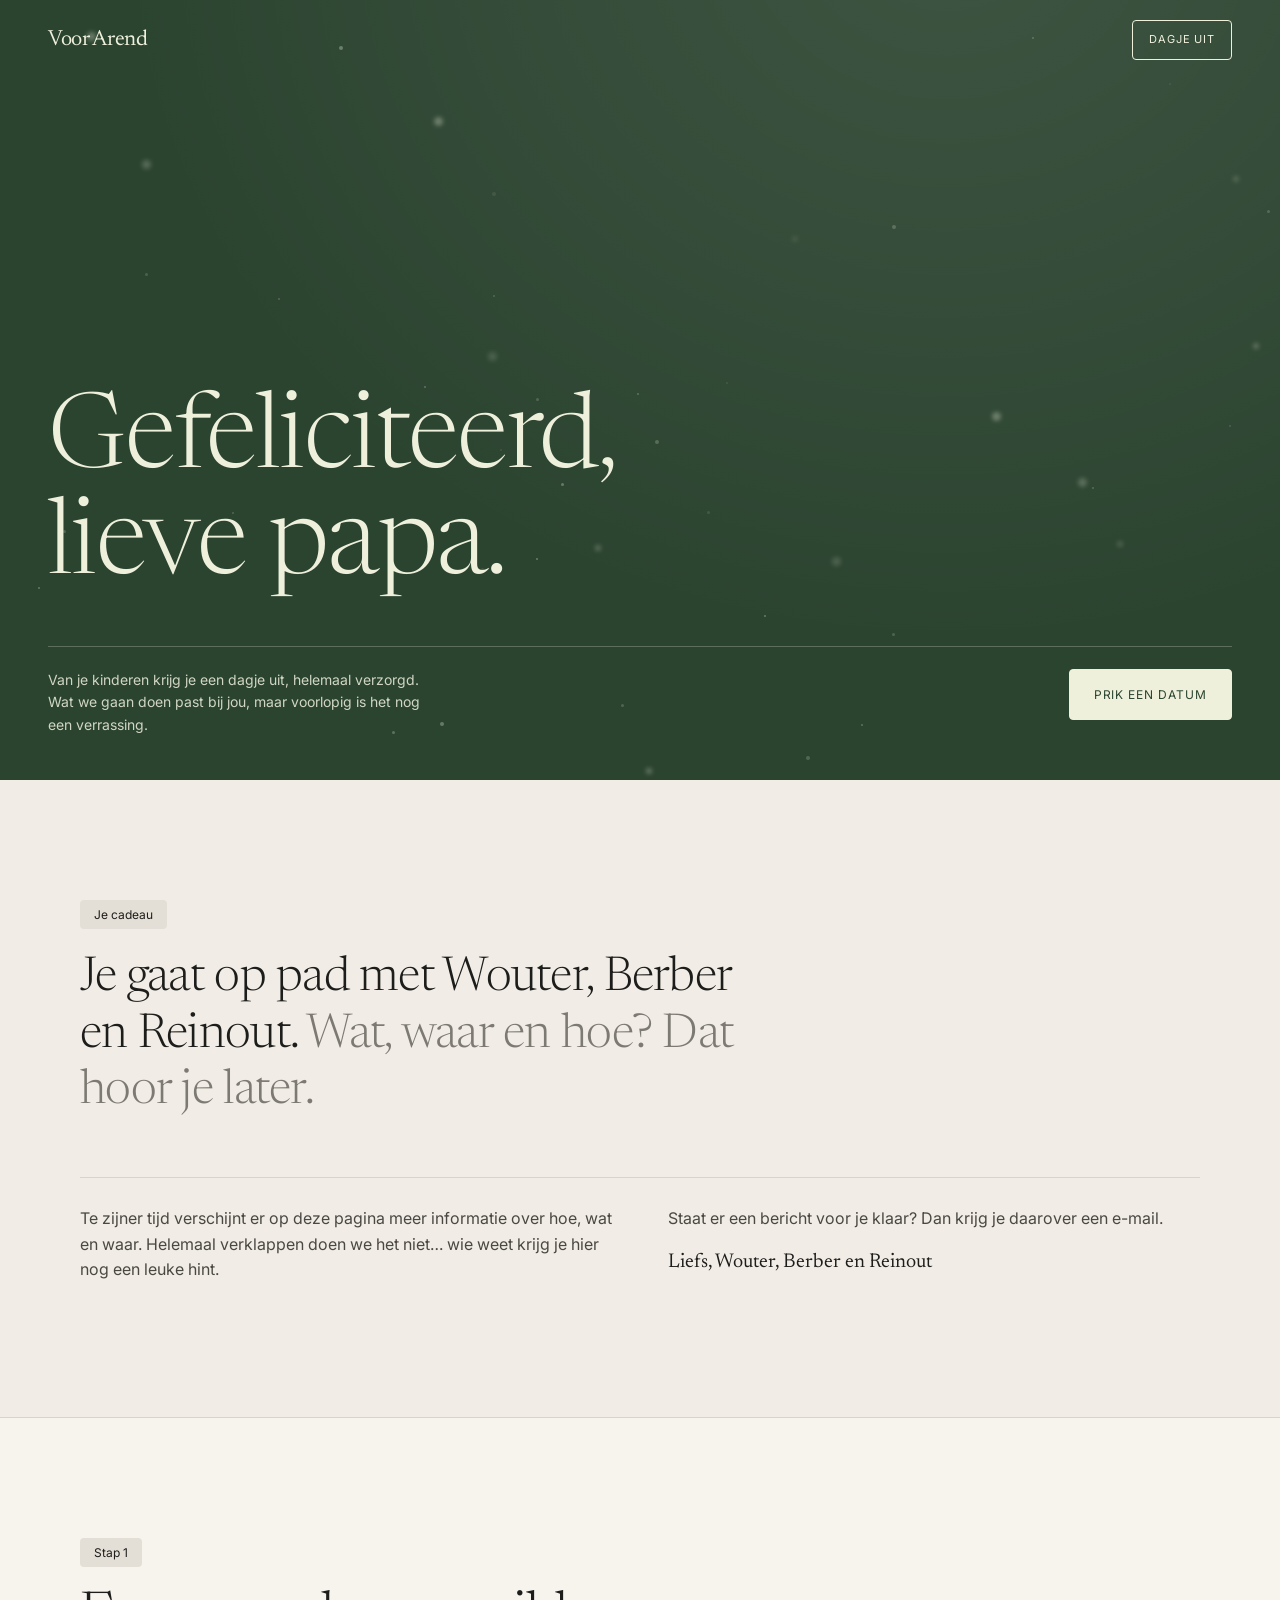
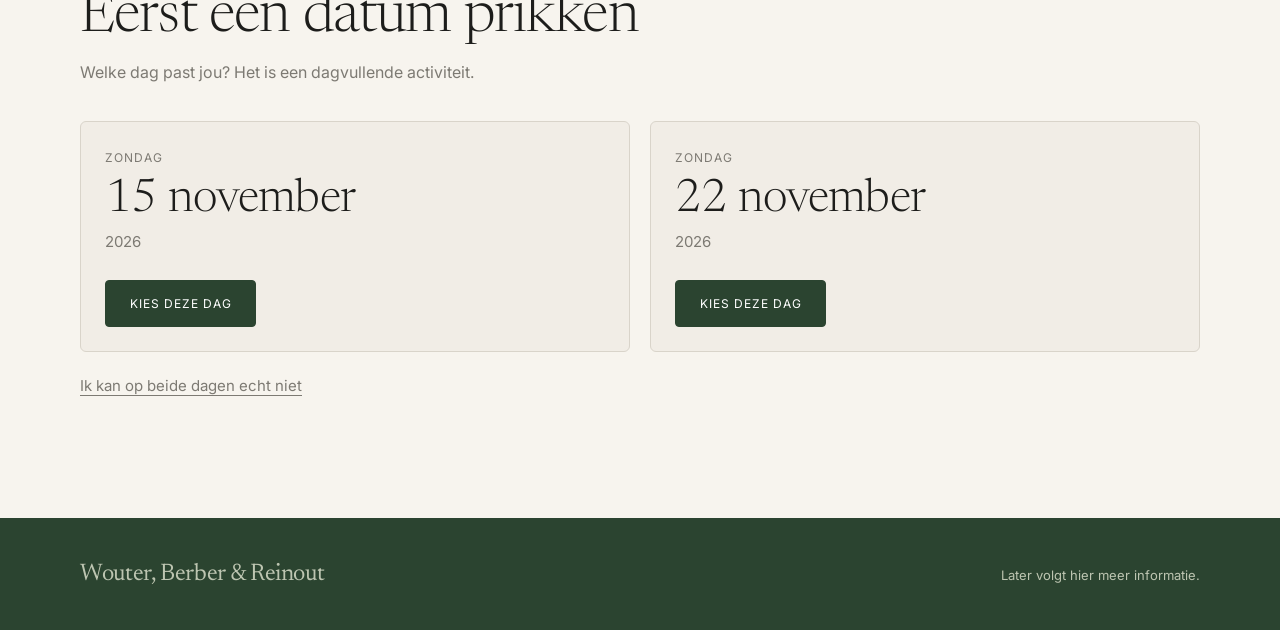
==== 578884-arend/index.html @ a059f4d1 "Kinsley-stijl, eigen kleur voor Arend (groen) en Jelly (wijnrood) Co-Authored-By: Claude Opus 5.5 <n" ====
<!doctype html>
<html lang="nl">
<head>
<meta charset="utf-8">
<meta name="viewport" content="width=device-width, initial-scale=1">
<meta name="robots" content="noindex, nofollow">
<meta name="theme-color" content="#2b4430">
<title>Voor Arend</title>
<link rel="preconnect" href="https://fonts.googleapis.com">
<link rel="preconnect" href="https://fonts.gstatic.com" crossorigin>
<link rel="stylesheet" href="https://fonts.googleapis.com/css2?family=Newsreader:opsz,wght@6..72,300;6..72,400&family=Inter:wght@400;500&display=swap">
<link rel="stylesheet" href="../stijl.css?v=e041c6e1">
<style>:root { --donker:#2b4430; --licht:#eef0dc; }</style>
</head>
<body>
<header class="balk"><span class="merk">Voor Arend</span><a class="rand" href="#datum">Dagje uit</a></header>

<section class="hero">
<div class="stof" aria-hidden="true"><i style="left:55.2%;top:65.5%;width:3px;height:3px;opacity:0.11;animation-duration:17s;filter:blur(0px)"></i><i style="left:41.9%;top:51.0%;width:3px;height:3px;opacity:0.19;animation-duration:28s;filter:blur(0px)"></i><i style="left:63.0%;top:96.9%;width:4px;height:4px;opacity:0.20;animation-duration:17s;filter:blur(0px)"></i><i style="left:65.0%;top:71.4%;width:9px;height:9px;opacity:0.16;animation-duration:24s;filter:blur(2px)"></i><i style="left:85.3%;top:62.4%;width:2px;height:2px;opacity:0.22;animation-duration:20s;filter:blur(0px)"></i><i style="left:4.9%;top:68.0%;width:3px;height:3px;opacity:0.20;animation-duration:14s;filter:blur(0px)"></i><i style="left:84.2%;top:61.3%;width:9px;height:9px;opacity:0.23;animation-duration:24s;filter:blur(2px)"></i><i style="left:50.5%;top:98.5%;width:6px;height:6px;opacity:0.30;animation-duration:16s;filter:blur(2px)"></i><i style="left:69.7%;top:81.2%;width:3px;height:3px;opacity:0.18;animation-duration:21s;filter:blur(0px)"></i><i style="left:96.3%;top:22.6%;width:6px;height:6px;opacity:0.19;animation-duration:26s;filter:blur(2px)"></i><i style="left:51.2%;top:56.4%;width:4px;height:4px;opacity:0.22;animation-duration:29s;filter:blur(0px)"></i><i style="left:11.3%;top:35.0%;width:3px;height:3px;opacity:0.17;animation-duration:23s;filter:blur(0px)"></i><i style="left:49.8%;top:50.4%;width:2px;height:2px;opacity:0.25;animation-duration:27s;filter:blur(0px)"></i><i style="left:39.1%;top:57.6%;width:2px;height:2px;opacity:0.10;animation-duration:23s;filter:blur(0px)"></i><i style="left:30.6%;top:93.7%;width:3px;height:3px;opacity:0.26;animation-duration:27s;filter:blur(0px)"></i><i style="left:48.5%;top:90.3%;width:3px;height:3px;opacity:0.19;animation-duration:27s;filter:blur(0px)"></i><i style="left:33.1%;top:49.5%;width:2px;height:2px;opacity:0.27;animation-duration:30s;filter:blur(0px)"></i><i style="left:77.5%;top:52.8%;width:9px;height:9px;opacity:0.32;animation-duration:17s;filter:blur(2px)"></i><i style="left:61.9%;top:30.2%;width:6px;height:6px;opacity:0.10;animation-duration:17s;filter:blur(2px)"></i><i style="left:99.0%;top:26.9%;width:3px;height:3px;opacity:0.19;animation-duration:17s;filter:blur(0px)"></i><i style="left:83.5%;top:89.6%;width:3px;height:3px;opacity:0.11;animation-duration:20s;filter:blur(0px)"></i><i style="left:97.9%;top:44.0%;width:6px;height:6px;opacity:0.26;animation-duration:29s;filter:blur(2px)"></i><i style="left:38.1%;top:45.1%;width:9px;height:9px;opacity:0.15;animation-duration:19s;filter:blur(2px)"></i><i style="left:87.3%;top:69.4%;width:6px;height:6px;opacity:0.17;animation-duration:22s;filter:blur(2px)"></i><i style="left:69.7%;top:28.8%;width:4px;height:4px;opacity:0.22;animation-duration:17s;filter:blur(0px)"></i><i style="left:34.4%;top:92.5%;width:4px;height:4px;opacity:0.31;animation-duration:19s;filter:blur(0px)"></i><i style="left:3.0%;top:75.2%;width:2px;height:2px;opacity:0.30;animation-duration:20s;filter:blur(0px)"></i><i style="left:56.7%;top:49.0%;width:2px;height:2px;opacity:0.09;animation-duration:22s;filter:blur(0px)"></i><i style="left:91.3%;top:10.6%;width:2px;height:2px;opacity:0.08;animation-duration:27s;filter:blur(0px)"></i><i style="left:11.1%;top:20.5%;width:9px;height:9px;opacity:0.22;animation-duration:15s;filter:blur(2px)"></i><i style="left:21.7%;top:38.2%;width:2px;height:2px;opacity:0.21;animation-duration:26s;filter:blur(0px)"></i><i style="left:38.4%;top:24.6%;width:4px;height:4px;opacity:0.09;animation-duration:15s;filter:blur(0px)"></i><i style="left:18.1%;top:65.7%;width:2px;height:2px;opacity:0.20;animation-duration:22s;filter:blur(0px)"></i><i style="left:20.2%;top:50.1%;width:3px;height:3px;opacity:0.16;animation-duration:21s;filter:blur(0px)"></i><i style="left:26.5%;top:5.9%;width:4px;height:4px;opacity:0.32;animation-duration:29s;filter:blur(0px)"></i><i style="left:43.8%;top:61.9%;width:3px;height:3px;opacity:0.30;animation-duration:17s;filter:blur(0px)"></i><i style="left:33.9%;top:15.0%;width:9px;height:9px;opacity:0.32;animation-duration:22s;filter:blur(2px)"></i><i style="left:37.6%;top:72.8%;width:3px;height:3px;opacity:0.11;animation-duration:29s;filter:blur(0px)"></i><i style="left:46.5%;top:69.9%;width:6px;height:6px;opacity:0.25;animation-duration:27s;filter:blur(2px)"></i><i style="left:41.9%;top:71.6%;width:2px;height:2px;opacity:0.33;animation-duration:18s;filter:blur(0px)"></i><i style="left:6.8%;top:4.1%;width:9px;height:9px;opacity:0.32;animation-duration:28s;filter:blur(2px)"></i><i style="left:80.6%;top:4.8%;width:2px;height:2px;opacity:0.23;animation-duration:27s;filter:blur(0px)"></i><i style="left:67.3%;top:92.8%;width:2px;height:2px;opacity:0.27;animation-duration:18s;filter:blur(0px)"></i><i style="left:59.7%;top:78.9%;width:2px;height:2px;opacity:0.32;animation-duration:23s;filter:blur(0px)"></i><i style="left:38.5%;top:37.8%;width:2px;height:2px;opacity:0.18;animation-duration:24s;filter:blur(0px)"></i><i style="left:96.0%;top:54.5%;width:2px;height:2px;opacity:0.15;animation-duration:16s;filter:blur(0px)"></i></div>
<h1>Gefeliciteerd, lieve papa.</h1>
<div class="onder">
<p>Van je kinderen krijg je een dagje uit, helemaal verzorgd. Wat we gaan doen past bij jou, maar voorlopig is het nog een verrassing.</p>
<a class="knop op-donker" href="#datum">Prik een datum</a>
</div>
</section>

<section class="sectie">
<div class="kader">
<p class="label">Je cadeau</p>
<p class="zin">Je gaat op pad met Wouter, Berber en Reinout. <span>Wat, waar en hoe? Dat hoor je later.</span></p>
<div class="tekst">
<p>Te zijner tijd verschijnt er op deze pagina meer informatie over hoe, wat en waar. Helemaal verklappen doen we het niet… wie weet krijg je hier nog een leuke hint.</p>
<div>
<p>Staat er een bericht voor je klaar? Dan krijg je daarover een e-mail.</p>
<p class="afzender">Liefs, Wouter, Berber en Reinout</p>
</div>
</div>
</div>
</section>

<section class="sectie papier" id="datum">
<div class="kader">

<div id="kiezen" hidden>
<p class="label">Stap 1</p>
<h2>Eerst een datum prikken</h2>
<p class="sub">Welke dag past jou? Het is een dagvullende activiteit.</p>
<div class="kaarten">
<div class="kaart"><span class="klein">Zondag</span><p class="datum">15 november</p><p class="jaar">2026</p><button class="knop" data-keuze="2026-11-15">Kies deze dag</button></div>
<div class="kaart"><span class="klein">Zondag</span><p class="datum">22 november</p><p class="jaar">2026</p><button class="knop" data-keuze="2026-11-22">Kies deze dag</button></div>
</div>
<button class="anders" data-keuze="anders">Ik kan op beide dagen echt niet</button>
</div>

<div id="gekozen" hidden>
<p class="label" id="gekozenkop">De datum staat vast</p>
<div class="vast">
<p class="datum" id="gekozendatum"></p>
<div>
<p class="uitleg" id="gekozenuitleg"></p>
<div class="agenda" id="agenda" hidden>
<a class="knop" id="ics" href="#">Zet in je agenda</a>
<a class="knop licht" id="google" href="#" target="_blank" rel="noopener">Google Agenda</a>
</div>
</div>
</div>
</div>

<div class="vakken" id="vakken" hidden>
<button class="vak"><div class="beeld"><div class="waas"></div></div><div><h3>Tip 1</h3><span class="status">Nog geheim</span></div></button>
<button class="vak"><div class="beeld"><div class="waas"></div></div><div><h3>Tip 2</h3><span class="status">Nog geheim</span></div></button>
<button class="vak"><div class="beeld"><div class="waas"></div></div><div><h3>Uitnodiging</h3><span class="status">Volgt later</span></div></button>
</div>

</div>
</section>

<footer class="voet"><div class="kader"><span class="merk">Wouter, Berber &amp; Reinout</span><span>Later volgt hier meer informatie.</span></div></footer>

<dialog id="bevestig">
<h2 id="bevestigtitel"></h2>
<p id="bevestigtekst"></p>
<textarea id="opmerking" placeholder="Welke dagen kun je wel? (mag leeg blijven)" hidden></textarea>
<p class="fout" id="fout" hidden></p>
<div class="knoppen">
<button class="knop" id="ja">Ja, bevestigen</button>
<button class="knop licht" id="nee">Nee, terug</button>
</div>
</dialog>

<dialog id="vakmelding">
<h2 id="vaktitel"></h2>
<div id="vaktekst"></div>
<form method="dialog"><button class="knop">Sluiten</button></form>
</dialog>

<script>
const CFG = {"slug": "578884-arend", "naam": "Arend", "datum_vast": null, "datums": [{"id": "2026-11-15", "label": "Zondag 15 november 2026", "ics": "2026-11-15.ics", "google": "https://calendar.google.com/calendar/render?action=TEMPLATE&text=Dagje+uit+met+Wouter%2C+Berber+en+Reinout&dates=20261115%2F20261116&details=Dagvullende+verrassing.+Meer+informatie+volgt+op+https%3A%2F%2Freinoutgorter-max.github.io%2Fdagje-uit%2F578884-arend%2F"}, {"id": "2026-11-22", "label": "Zondag 22 november 2026", "ics": "2026-11-22.ics", "google": "https://calendar.google.com/calendar/render?action=TEMPLATE&text=Dagje+uit+met+Wouter%2C+Berber+en+Reinout&dates=20261122%2F20261123&details=Dagvullende+verrassing.+Meer+informatie+volgt+op+https%3A%2F%2Freinoutgorter-max.github.io%2Fdagje-uit%2F578884-arend%2F"}], "vakken": [{"titel": "Tip 1", "beschikbaar": false, "tekst": []}, {"titel": "Tip 2", "beschikbaar": false, "tekst": []}, {"titel": "Uitnodiging", "beschikbaar": false, "tekst": []}], "mail": {"aan": "r.gorter@me.com", "cc": [], "test": true}};
const sleutel = "dagje-uit-" + CFG.slug;
const $ = id => document.getElementById(id);
const params = new URLSearchParams(location.search);
let keuze = null;
try {
  if (params.has("wis")) localStorage.removeItem(sleutel);
  keuze = JSON.parse(localStorage.getItem(sleutel));
} catch (e) {}
// Een datum die in inhoud.json is vastgezet gaat voor wat op dit apparaat is gekozen.
if (CFG.datum_vast) keuze = CFG.datums.find(d => d.id === CFG.datum_vast);

function toon() {
  $("kiezen").hidden = !!keuze;
  ["gekozen", "vakken"].forEach(id => $(id).hidden = !keuze);
  if (!keuze) return;
  const datum = CFG.datums.find(d => d.id === keuze.id);
  $("agenda").hidden = !datum;
  if (datum) {
    $("gekozenkop").textContent = "De datum staat vast";
    $("gekozendatum").textContent = datum.label;
    $("gekozenuitleg").textContent = "Het is een dagvullende activiteit, dus houd de hele dag vrij. Hoe laat en waar je verwacht wordt, lees je later hier.";
    $("ics").href = datum.ics;
    $("google").href = datum.google;
  } else {
    $("gekozenkop").textContent = "Nieuwe datum";
    $("gekozendatum").textContent = "We zoeken een andere dag";
    $("gekozenuitleg").textContent = "Wouter, Berber en Reinout hebben je bericht gekregen en komen bij je terug met een nieuwe datum.";
  }
}

let gekozen = null;
document.querySelectorAll("[data-keuze]").forEach(knop => knop.addEventListener("click", () => {
  const anders = knop.dataset.keuze === "anders";
  gekozen = anders ? {id: "anders", label: "Geen van beide data"} : CFG.datums.find(d => d.id === knop.dataset.keuze);
  $("bevestigtitel").textContent = anders ? "Geen van beide?" : gekozen.label;
  $("bevestigtekst").textContent = anders
    ? "Laat je weten dat je op beide dagen niet kunt? Er gaat dan automatisch een mail naar Wouter, Berber en Reinout, dan zoeken zij een andere dag."
    : "Wil je deze datum bevestigen? Er gaat dan automatisch een mail naar Wouter, Berber en Reinout.";
  $("opmerking").hidden = !anders;
  $("opmerking").value = "";
  $("fout").hidden = true;
  $("ja").disabled = false;
  $("ja").textContent = "Ja, bevestigen";
  $("bevestig").showModal();
}));
$("nee").addEventListener("click", () => $("bevestig").close());

$("ja").addEventListener("click", async () => {
  $("ja").disabled = true;
  $("ja").textContent = "Even geduld…";
  const opmerking = $("opmerking").value.trim();
  const onderwerp = gekozen.id === "anders"
    ? CFG.naam + " kan op beide data niet"
    : CFG.naam + " kiest " + gekozen.label.toLowerCase();
  try {
    const r = await fetch("https://formsubmit.co/ajax/" + CFG.mail.aan, {
      method: "POST",
      headers: {"Content-Type": "application/json", "Accept": "application/json"},
      body: JSON.stringify({
        _subject: (CFG.mail.test ? "[TEST] " : "") + "Dagje uit: " + onderwerp,
        ...(CFG.mail.cc.length ? {_cc: CFG.mail.cc.join(",")} : {}),
        _template: "box",
        _captcha: "false",
        Wie: CFG.naam,
        Keuze: gekozen.label,
        Opmerking: opmerking || "-"
      })
    });
    const antwoord = await r.json().catch(() => ({}));
    if (!r.ok || String(antwoord.success) !== "true") throw new Error(antwoord.message || r.status);
  } catch (e) {
    $("fout").textContent = "Het versturen lukte niet. Probeer het zo nog eens, of laat het ons even weten via de app.";
    $("fout").hidden = false;
    $("ja").disabled = false;
    $("ja").textContent = "Opnieuw proberen";
    return;
  }
  keuze = {id: gekozen.id, label: gekozen.label};
  try { localStorage.setItem(sleutel, JSON.stringify(keuze)); } catch (e) {}
  $("bevestig").close();
  toon();
  $("datum").scrollIntoView({behavior: "smooth", block: "start"});
});

document.querySelectorAll(".vak").forEach((vak, i) => vak.addEventListener("click", () => {
  const v = CFG.vakken[i];
  $("vaktitel").textContent = v.titel;
  const doos = $("vaktekst");
  doos.innerHTML = "";
  const regels = v.beschikbaar ? v.tekst : [i === 2
    ? "De uitnodiging volgt later. Daarin lees je wanneer, waar en hoe je verwacht wordt. Je krijgt een mail zodra hij klaarstaat."
    : "Deze hint is nog niet beschikbaar. Je krijgt vanzelf een mail zodra hij klaarstaat."];
  regels.forEach(t => { const p = document.createElement("p"); p.textContent = t; doos.appendChild(p); });
  $("vakmelding").showModal();
}));

toon();
</script>
</body>
</html>
---- stijl.css ----
* { box-sizing:border-box; }
:root { color-scheme:light; --creme:#f1ede6; --papier:#f7f4ee; --inkt:#1d1d1b; --grijs:#7d7a73; --lijn:#d9d4ca;
  --serif:"Newsreader","Iowan Old Style",Georgia,serif;
  --sans:"Inter","Helvetica Neue",Helvetica,Arial,sans-serif; }
body { margin:0; background:var(--creme); color:var(--inkt); -webkit-font-smoothing:antialiased;
  font-family:var(--sans); font-size:15px; line-height:1.6; }
h1, h2, h3, .merk, .zin, .datum { font-family:var(--serif); font-weight:300; letter-spacing:-.015em; }

.balk { position:absolute; top:0; left:0; right:0; z-index:2; display:flex; justify-content:space-between;
  align-items:center; padding:20px clamp(20px,4vw,48px); color:var(--licht); }
.merk { font-size:22px; font-weight:400; line-height:1; }
.rand { display:inline-block; border:1px solid currentColor; border-radius:4px; padding:10px 16px; font-size:11px;
  letter-spacing:.08em; text-transform:uppercase; color:inherit; text-decoration:none; }

.hero { position:relative; min-height:min(92vh,780px); display:flex; flex-direction:column; justify-content:flex-end;
  overflow:hidden; padding:120px clamp(20px,4vw,48px) clamp(28px,4vw,44px); background:var(--donker); color:var(--licht); }
.hero::before { content:""; position:absolute; inset:-10%; pointer-events:none; opacity:.55;
  background:radial-gradient(ellipse at 70% 0%, rgba(255,255,255,.16), transparent 55%); }
.stof { position:absolute; inset:0; pointer-events:none; }
.stof i { position:absolute; border-radius:50%; background:var(--licht); animation:zweef linear infinite; }
@keyframes zweef { from { transform:translateY(0); } to { transform:translateY(-60px); } }
@media (prefers-reduced-motion:reduce) { .stof i { animation:none; } }
.hero h1 { position:relative; margin:0 0 clamp(28px,4vw,44px); font-size:clamp(46px,8.5vw,104px); line-height:1.02;
  max-width:11ch; }
.onder { position:relative; display:grid; gap:22px; border-top:1px solid color-mix(in srgb, var(--licht) 25%, transparent);
  padding-top:22px; }
@media (min-width:760px) { .onder { grid-template-columns:1fr auto; align-items:start; } }
.onder p { margin:0; max-width:44ch; font-size:14px; opacity:.85; }
.knop { display:inline-flex; justify-content:center; align-items:center; gap:8px; border:1px solid var(--donker);
  border-radius:4px; background:var(--donker); color:#fff; padding:15px 24px; cursor:pointer; text-decoration:none;
  font-family:var(--sans); font-size:12px; letter-spacing:.08em; text-transform:uppercase; transition:opacity .2s; }
.knop:hover { opacity:.85; }
.knop.licht { background:transparent; color:var(--inkt); }
.knop.op-donker { background:var(--licht); border-color:var(--licht); color:var(--donker); }
.knop:disabled { opacity:.5; cursor:default; }

.sectie { padding:clamp(64px,10vw,120px) clamp(20px,4vw,48px); }
.kader { max-width:1120px; margin:0 auto; }
.label { display:inline-block; background:#e4dfd6; border-radius:4px; padding:5px 14px; font-size:12px; margin:0 0 22px; }
.zin { margin:0; font-size:clamp(28px,4.4vw,48px); line-height:1.18; max-width:24ch; }
.zin span { color:var(--grijs); }
.tekst { display:grid; gap:24px; margin-top:clamp(32px,5vw,56px); border-top:1px solid var(--lijn); padding-top:28px; }
@media (min-width:760px) { .tekst { grid-template-columns:1fr 1fr; gap:56px; } }
.tekst p { margin:0 0 14px; color:#4a4843; font-size:16px; }
.tekst .afzender { color:var(--inkt); font-family:var(--serif); font-size:20px; }

.papier { background:var(--papier); border-top:1px solid var(--lijn); }
h2 { font-size:clamp(34px,5vw,56px); line-height:1.05; margin:0 0 12px; }
.sub { color:var(--grijs); margin:0 0 36px; font-size:16px; max-width:46ch; }
.kaarten { display:grid; gap:14px; }
@media (min-width:760px) { .kaarten { grid-template-columns:repeat(2,1fr); gap:20px; } }
.kaart { border:1px solid var(--lijn); border-radius:6px; background:var(--creme); padding:26px 24px 24px; text-align:left;
  display:flex; flex-direction:column; gap:4px; }
.kaart .klein { font-size:12px; letter-spacing:.08em; text-transform:uppercase; color:var(--grijs); }
.kaart .datum { font-size:clamp(34px,5vw,46px); line-height:1.05; margin:4px 0 2px; }
.kaart .jaar { color:var(--grijs); margin:0 0 22px; }
.kaart .knop { align-self:flex-start; }
.anders { display:inline-block; margin-top:22px; background:none; border:0; padding:0; cursor:pointer; font:inherit;
  color:var(--grijs); text-decoration:underline; text-underline-offset:4px; }

.vast { display:grid; gap:24px; border:1px solid var(--lijn); border-radius:6px; background:var(--creme); padding:28px 24px; }
@media (min-width:760px) { .vast { grid-template-columns:1.1fr 1fr; gap:48px; padding:40px; } }
.vast .datum { font-size:clamp(40px,6.5vw,72px); line-height:1.02; margin:0; }
.vast .uitleg { color:#4a4843; margin:0 0 22px; font-size:16px; }
.agenda { display:flex; flex-wrap:wrap; gap:10px; }

.vakken { display:grid; gap:14px; margin-top:clamp(40px,6vw,64px); }
@media (min-width:760px) { .vakken { grid-template-columns:repeat(3,1fr); gap:20px; } }
.vak { display:grid; grid-template-columns:96px 1fr; gap:16px; align-items:center; border:1px solid var(--lijn);
  border-radius:6px; background:var(--creme); padding:12px; width:100%; cursor:pointer; text-align:left; font:inherit;
  color:inherit; }
@media (min-width:760px) { .vak { grid-template-columns:1fr; padding:14px 14px 20px; } }
.vak .beeld { position:relative; overflow:hidden; aspect-ratio:1; border-radius:4px; background:var(--donker); }
@media (min-width:760px) { .vak .beeld { aspect-ratio:4/3; } }
.vak .waas { position:absolute; inset:-30%; filter:blur(18px);
  background:radial-gradient(circle at 30% 30%, var(--licht), transparent 45%),
    radial-gradient(circle at 75% 70%, color-mix(in srgb, var(--licht) 60%, var(--donker)), transparent 50%), var(--donker); }
.vak:nth-child(2) .waas { transform:rotate(120deg); }
.vak:nth-child(3) .waas { transform:rotate(240deg); }
.vak.open .waas { filter:none; }
.vak h3 { font-size:24px; line-height:1.1; margin:0 0 4px; }
.vak .status { font-size:12px; letter-spacing:.08em; text-transform:uppercase; color:var(--grijs); }
.vak.nieuw { border-color:var(--donker); }

.voet { background:var(--donker); color:var(--licht); padding:44px clamp(20px,4vw,48px); }
.voet .kader { display:flex; flex-wrap:wrap; justify-content:space-between; gap:12px; align-items:baseline; }
.voet .merk { font-size:24px; }
.voet span { font-size:13px; opacity:.75; }

dialog { border:0; border-radius:6px; padding:36px 28px 28px; max-width:460px; width:calc(100% - 32px);
  background:var(--papier); color:var(--inkt); }
dialog::backdrop { background:rgba(20,20,18,.6); }
dialog h2 { font-size:clamp(32px,6vw,40px); margin:0 0 14px; }
dialog p { color:#4a4843; font-size:16px; margin:0 0 22px; }
dialog .knoppen { display:grid; gap:10px; }
dialog .knop { width:100%; }
dialog .knop.licht { border-color:var(--lijn); }
dialog textarea { width:100%; min-height:90px; padding:12px; font:inherit; font-size:16px; border:1px solid var(--lijn);
  border-radius:4px; margin:0 0 20px; resize:vertical; background:#fff; }
.fout { color:#a3261b !important; font-size:15px; }
[hidden] { display:none !important; }
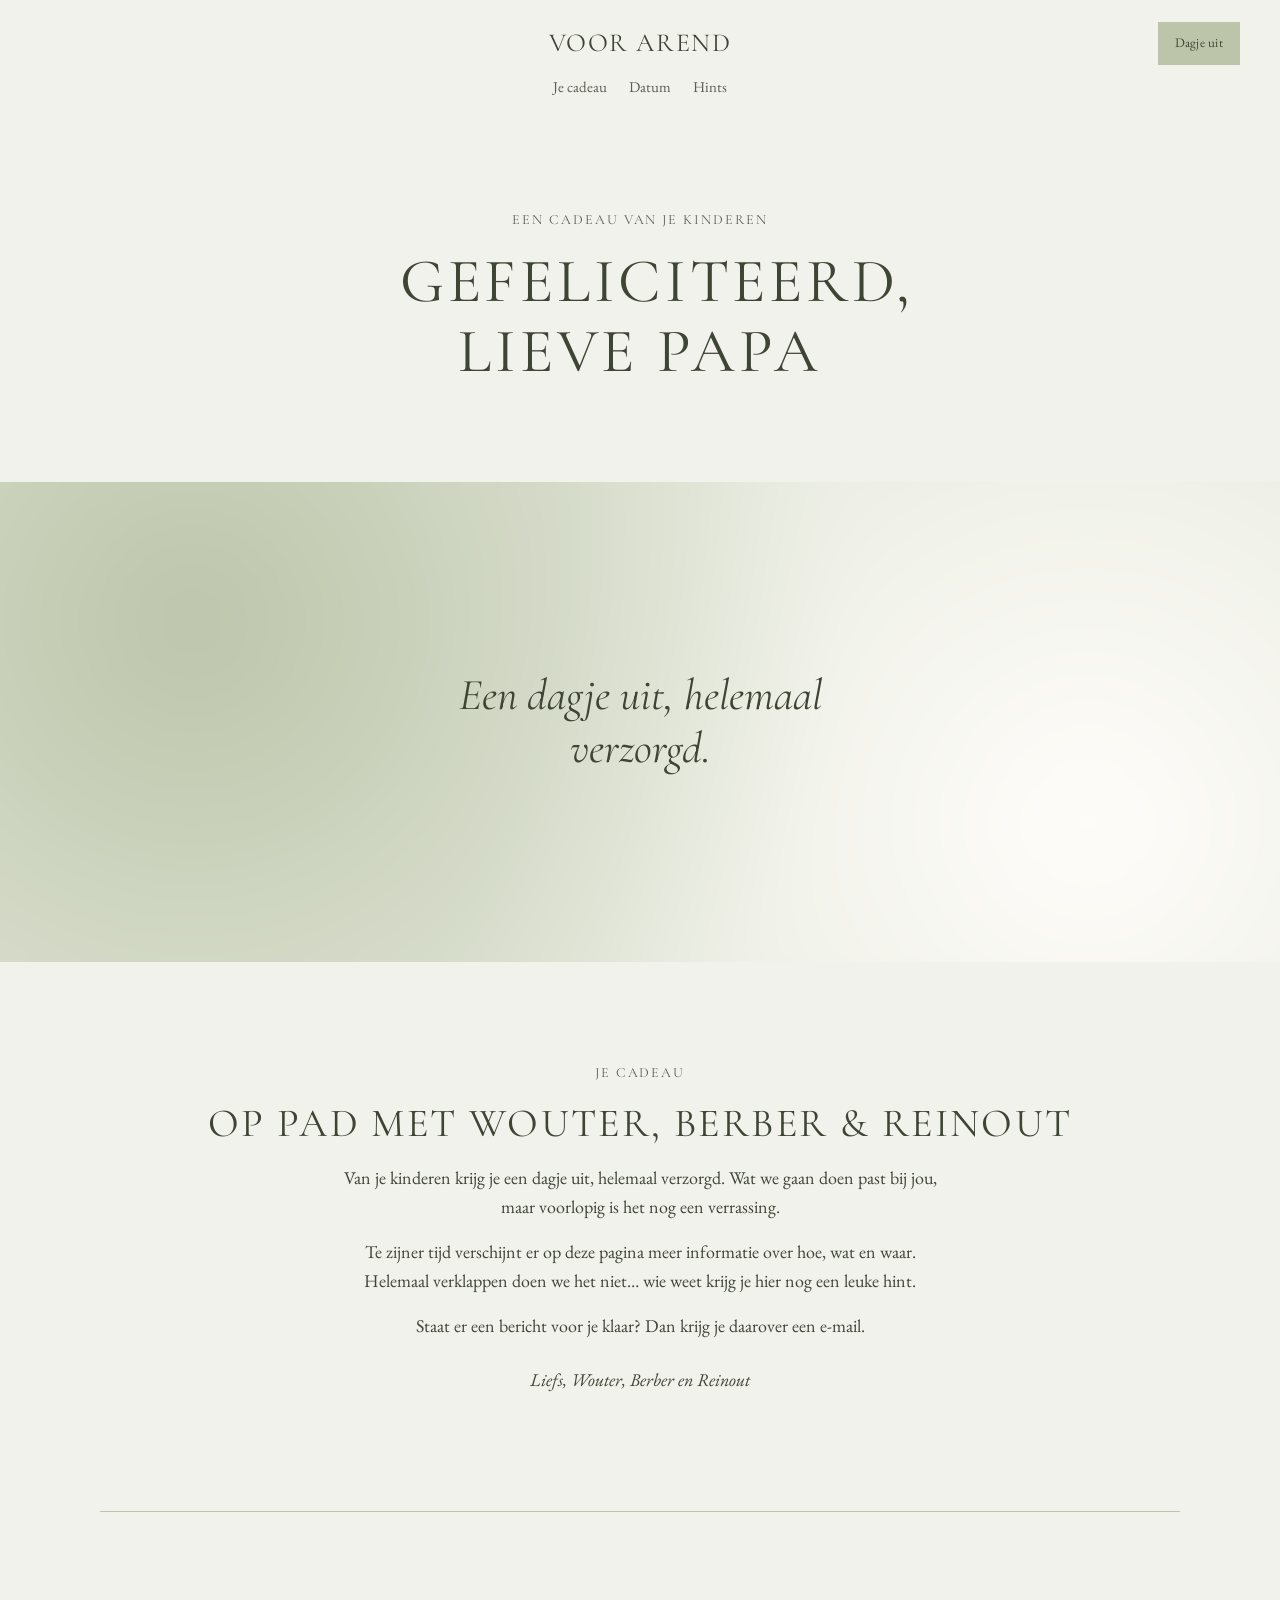
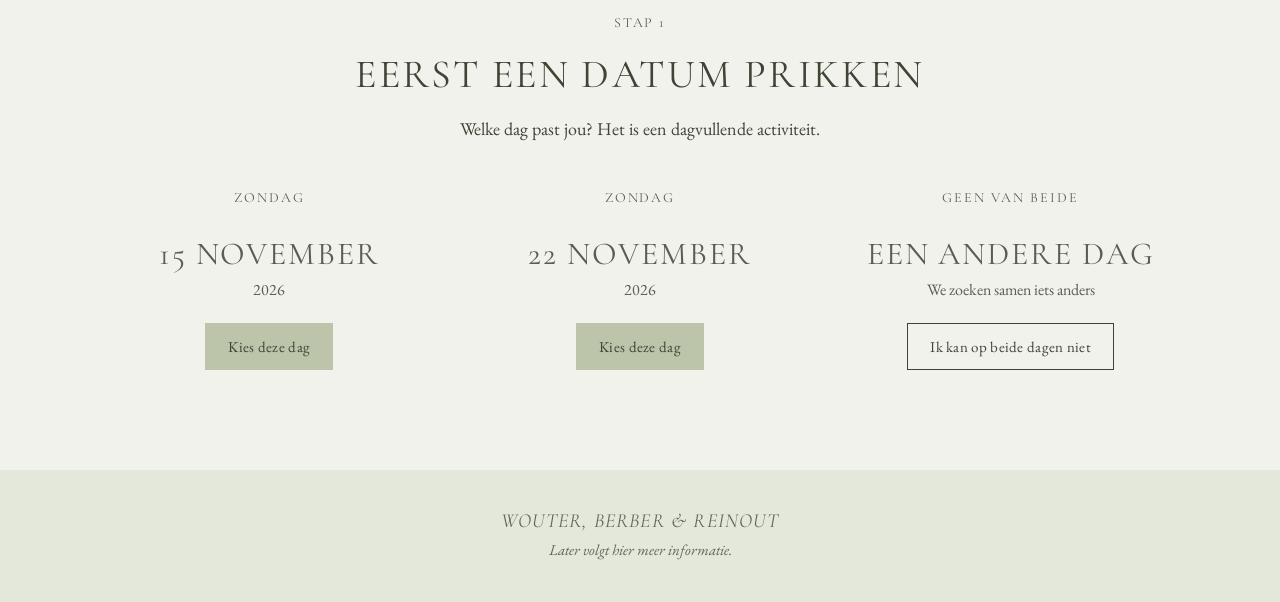
==== commit f4cc86fa: "Lichte Myhra-lay-out met eigen kleur voor Arend en Jelly Co-Authored-By: Claude Opus 5.5 <noreply@an" ====
--- a/578884-arend/index.html
+++ b/578884-arend/index.html
@@ -4,78 +4,82 @@
 <meta charset="utf-8">
 <meta name="viewport" content="width=device-width, initial-scale=1">
 <meta name="robots" content="noindex, nofollow">
-<meta name="theme-color" content="#2b4430">
+<meta name="theme-color" content="#f1f2ec">
 <title>Voor Arend</title>
 <link rel="preconnect" href="https://fonts.googleapis.com">
 <link rel="preconnect" href="https://fonts.gstatic.com" crossorigin>
-<link rel="stylesheet" href="https://fonts.googleapis.com/css2?family=Newsreader:opsz,wght@6..72,300;6..72,400&family=Inter:wght@400;500&display=swap">
-<link rel="stylesheet" href="../stijl.css?v=e041c6e1">
-<style>:root { --donker:#2b4430; --licht:#eef0dc; }</style>
+<link rel="stylesheet" href="https://fonts.googleapis.com/css2?family=Cormorant+Garamond:ital,wght@0,400;0,500;1,400&family=EB+Garamond:ital@0;1&display=swap">
+<link rel="stylesheet" href="../stijl.css?v=43bd80c6">
+<style>:root { --inkt:#3f4535; --achter:#f1f2ec; --zacht:#e4e8db; --accent:#bcc5aa; }</style>
 </head>
 <body>
-<header class="balk"><span class="merk">Voor Arend</span><a class="rand" href="#datum">Dagje uit</a></header>
+<header>
+<div class="balk"><p class="merk">Voor Arend</p><a class="blok klein" href="#datum">Dagje uit</a></div>
+<nav class="nav"><a href="#cadeau">Je cadeau</a><a href="#datum">Datum</a><a href="#datum">Hints</a></nav>
+</header>
 
 <section class="hero">
-<div class="stof" aria-hidden="true"><i style="left:55.2%;top:65.5%;width:3px;height:3px;opacity:0.11;animation-duration:17s;filter:blur(0px)"></i><i style="left:41.9%;top:51.0%;width:3px;height:3px;opacity:0.19;animation-duration:28s;filter:blur(0px)"></i><i style="left:63.0%;top:96.9%;width:4px;height:4px;opacity:0.20;animation-duration:17s;filter:blur(0px)"></i><i style="left:65.0%;top:71.4%;width:9px;height:9px;opacity:0.16;animation-duration:24s;filter:blur(2px)"></i><i style="left:85.3%;top:62.4%;width:2px;height:2px;opacity:0.22;animation-duration:20s;filter:blur(0px)"></i><i style="left:4.9%;top:68.0%;width:3px;height:3px;opacity:0.20;animation-duration:14s;filter:blur(0px)"></i><i style="left:84.2%;top:61.3%;width:9px;height:9px;opacity:0.23;animation-duration:24s;filter:blur(2px)"></i><i style="left:50.5%;top:98.5%;width:6px;height:6px;opacity:0.30;animation-duration:16s;filter:blur(2px)"></i><i style="left:69.7%;top:81.2%;width:3px;height:3px;opacity:0.18;animation-duration:21s;filter:blur(0px)"></i><i style="left:96.3%;top:22.6%;width:6px;height:6px;opacity:0.19;animation-duration:26s;filter:blur(2px)"></i><i style="left:51.2%;top:56.4%;width:4px;height:4px;opacity:0.22;animation-duration:29s;filter:blur(0px)"></i><i style="left:11.3%;top:35.0%;width:3px;height:3px;opacity:0.17;animation-duration:23s;filter:blur(0px)"></i><i style="left:49.8%;top:50.4%;width:2px;height:2px;opacity:0.25;animation-duration:27s;filter:blur(0px)"></i><i style="left:39.1%;top:57.6%;width:2px;height:2px;opacity:0.10;animation-duration:23s;filter:blur(0px)"></i><i style="left:30.6%;top:93.7%;width:3px;height:3px;opacity:0.26;animation-duration:27s;filter:blur(0px)"></i><i style="left:48.5%;top:90.3%;width:3px;height:3px;opacity:0.19;animation-duration:27s;filter:blur(0px)"></i><i style="left:33.1%;top:49.5%;width:2px;height:2px;opacity:0.27;animation-duration:30s;filter:blur(0px)"></i><i style="left:77.5%;top:52.8%;width:9px;height:9px;opacity:0.32;animation-duration:17s;filter:blur(2px)"></i><i style="left:61.9%;top:30.2%;width:6px;height:6px;opacity:0.10;animation-duration:17s;filter:blur(2px)"></i><i style="left:99.0%;top:26.9%;width:3px;height:3px;opacity:0.19;animation-duration:17s;filter:blur(0px)"></i><i style="left:83.5%;top:89.6%;width:3px;height:3px;opacity:0.11;animation-duration:20s;filter:blur(0px)"></i><i style="left:97.9%;top:44.0%;width:6px;height:6px;opacity:0.26;animation-duration:29s;filter:blur(2px)"></i><i style="left:38.1%;top:45.1%;width:9px;height:9px;opacity:0.15;animation-duration:19s;filter:blur(2px)"></i><i style="left:87.3%;top:69.4%;width:6px;height:6px;opacity:0.17;animation-duration:22s;filter:blur(2px)"></i><i style="left:69.7%;top:28.8%;width:4px;height:4px;opacity:0.22;animation-duration:17s;filter:blur(0px)"></i><i style="left:34.4%;top:92.5%;width:4px;height:4px;opacity:0.31;animation-duration:19s;filter:blur(0px)"></i><i style="left:3.0%;top:75.2%;width:2px;height:2px;opacity:0.30;animation-duration:20s;filter:blur(0px)"></i><i style="left:56.7%;top:49.0%;width:2px;height:2px;opacity:0.09;animation-duration:22s;filter:blur(0px)"></i><i style="left:91.3%;top:10.6%;width:2px;height:2px;opacity:0.08;animation-duration:27s;filter:blur(0px)"></i><i style="left:11.1%;top:20.5%;width:9px;height:9px;opacity:0.22;animation-duration:15s;filter:blur(2px)"></i><i style="left:21.7%;top:38.2%;width:2px;height:2px;opacity:0.21;animation-duration:26s;filter:blur(0px)"></i><i style="left:38.4%;top:24.6%;width:4px;height:4px;opacity:0.09;animation-duration:15s;filter:blur(0px)"></i><i style="left:18.1%;top:65.7%;width:2px;height:2px;opacity:0.20;animation-duration:22s;filter:blur(0px)"></i><i style="left:20.2%;top:50.1%;width:3px;height:3px;opacity:0.16;animation-duration:21s;filter:blur(0px)"></i><i style="left:26.5%;top:5.9%;width:4px;height:4px;opacity:0.32;animation-duration:29s;filter:blur(0px)"></i><i style="left:43.8%;top:61.9%;width:3px;height:3px;opacity:0.30;animation-duration:17s;filter:blur(0px)"></i><i style="left:33.9%;top:15.0%;width:9px;height:9px;opacity:0.32;animation-duration:22s;filter:blur(2px)"></i><i style="left:37.6%;top:72.8%;width:3px;height:3px;opacity:0.11;animation-duration:29s;filter:blur(0px)"></i><i style="left:46.5%;top:69.9%;width:6px;height:6px;opacity:0.25;animation-duration:27s;filter:blur(2px)"></i><i style="left:41.9%;top:71.6%;width:2px;height:2px;opacity:0.33;animation-duration:18s;filter:blur(0px)"></i><i style="left:6.8%;top:4.1%;width:9px;height:9px;opacity:0.32;animation-duration:28s;filter:blur(2px)"></i><i style="left:80.6%;top:4.8%;width:2px;height:2px;opacity:0.23;animation-duration:27s;filter:blur(0px)"></i><i style="left:67.3%;top:92.8%;width:2px;height:2px;opacity:0.27;animation-duration:18s;filter:blur(0px)"></i><i style="left:59.7%;top:78.9%;width:2px;height:2px;opacity:0.32;animation-duration:23s;filter:blur(0px)"></i><i style="left:38.5%;top:37.8%;width:2px;height:2px;opacity:0.18;animation-duration:24s;filter:blur(0px)"></i><i style="left:96.0%;top:54.5%;width:2px;height:2px;opacity:0.15;animation-duration:16s;filter:blur(0px)"></i></div>
-<h1>Gefeliciteerd, lieve papa.</h1>
-<div class="onder">
+<p class="boven">Een cadeau van je kinderen</p>
+<h1>Gefeliciteerd, lieve papa</h1>
+</section>
+
+<div class="band"><p>Een dagje uit, helemaal verzorgd.</p></div>
+
+<section class="sectie" id="cadeau">
+<p class="boven">Je cadeau</p>
+<h2>Op pad met Wouter, Berber &amp; Reinout</h2>
+<div class="smal">
 <p>Van je kinderen krijg je een dagje uit, helemaal verzorgd. Wat we gaan doen past bij jou, maar voorlopig is het nog een verrassing.</p>
-<a class="knop op-donker" href="#datum">Prik een datum</a>
-</div>
-</section>
-
-<section class="sectie">
-<div class="kader">
-<p class="label">Je cadeau</p>
-<p class="zin">Je gaat op pad met Wouter, Berber en Reinout. <span>Wat, waar en hoe? Dat hoor je later.</span></p>
-<div class="tekst">
 <p>Te zijner tijd verschijnt er op deze pagina meer informatie over hoe, wat en waar. Helemaal verklappen doen we het niet… wie weet krijg je hier nog een leuke hint.</p>
-<div>
 <p>Staat er een bericht voor je klaar? Dan krijg je daarover een e-mail.</p>
 <p class="afzender">Liefs, Wouter, Berber en Reinout</p>
 </div>
-</div>
-</div>
-</section>
-
-<section class="sectie papier" id="datum">
-<div class="kader">
+</section>
+
+<hr class="lijn">
+
+<section class="sectie" id="datum">
 
 <div id="kiezen" hidden>
-<p class="label">Stap 1</p>
+<p class="boven">Stap 1</p>
 <h2>Eerst een datum prikken</h2>
-<p class="sub">Welke dag past jou? Het is een dagvullende activiteit.</p>
-<div class="kaarten">
-<div class="kaart"><span class="klein">Zondag</span><p class="datum">15 november</p><p class="jaar">2026</p><button class="knop" data-keuze="2026-11-15">Kies deze dag</button></div>
-<div class="kaart"><span class="klein">Zondag</span><p class="datum">22 november</p><p class="jaar">2026</p><button class="knop" data-keuze="2026-11-22">Kies deze dag</button></div>
-</div>
-<button class="anders" data-keuze="anders">Ik kan op beide dagen echt niet</button>
-</div>
-
-<div id="gekozen" hidden>
-<p class="label" id="gekozenkop">De datum staat vast</p>
-<div class="vast">
+<div class="smal"><p>Welke dag past jou? Het is een dagvullende activiteit.</p></div>
+<div class="drie">
+<div class="optie"><span class="boven">Zondag</span><p class="datum">15 november</p><p>2026</p><button class="blok" data-keuze="2026-11-15">Kies deze dag</button></div>
+<div class="optie"><span class="boven">Zondag</span><p class="datum">22 november</p><p>2026</p><button class="blok" data-keuze="2026-11-22">Kies deze dag</button></div>
+<div class="optie">
+<span class="boven">Geen van beide</span>
+<p class="datum">Een andere dag</p>
+<p>We zoeken samen iets anders</p>
+<button class="blok rand" data-keuze="anders">Ik kan op beide dagen niet</button>
+</div>
+</div>
+</div>
+
+<div id="gekozen" class="vast" hidden>
+<p class="boven" id="gekozenkop">De datum staat vast</p>
 <p class="datum" id="gekozendatum"></p>
-<div>
-<p class="uitleg" id="gekozenuitleg"></p>
+<p id="gekozenuitleg"></p>
 <div class="agenda" id="agenda" hidden>
-<a class="knop" id="ics" href="#">Zet in je agenda</a>
-<a class="knop licht" id="google" href="#" target="_blank" rel="noopener">Google Agenda</a>
-</div>
-</div>
-</div>
-</div>
-
-<div class="vakken" id="vakken" hidden>
-<button class="vak"><div class="beeld"><div class="waas"></div></div><div><h3>Tip 1</h3><span class="status">Nog geheim</span></div></button>
-<button class="vak"><div class="beeld"><div class="waas"></div></div><div><h3>Tip 2</h3><span class="status">Nog geheim</span></div></button>
-<button class="vak"><div class="beeld"><div class="waas"></div></div><div><h3>Uitnodiging</h3><span class="status">Volgt later</span></div></button>
-</div>
-
-</div>
-</section>
-
-<footer class="voet"><div class="kader"><span class="merk">Wouter, Berber &amp; Reinout</span><span>Later volgt hier meer informatie.</span></div></footer>
+<a class="blok" id="ics" href="#">Zet in je agenda</a>
+<a class="blok rand" id="google" href="#" target="_blank" rel="noopener">Google Agenda</a>
+</div>
+</div>
+
+</section>
+
+<section class="sectie zacht" id="vakken" hidden>
+<div class="hints">
+<p class="boven">Hints &amp; uitnodiging</p>
+<div class="rij">
+<button class="vak"><div class="beeld"><div class="waas"></div></div><h3>Tip 1</h3><span class="status">Nog geheim</span></button>
+<button class="vak"><div class="beeld"><div class="waas"></div></div><h3>Tip 2</h3><span class="status">Nog geheim</span></button>
+<button class="vak"><div class="beeld"><div class="waas"></div></div><h3>Uitnodiging</h3><span class="status">Volgt later</span></button>
+</div>
+</div>
+</section>
+
+<footer class="voet"><p class="merk">Wouter, Berber &amp; Reinout</p><p>Later volgt hier meer informatie.</p></footer>
 
 <dialog id="bevestig">
 <h2 id="bevestigtitel"></h2>
@@ -83,15 +87,15 @@
 <textarea id="opmerking" placeholder="Welke dagen kun je wel? (mag leeg blijven)" hidden></textarea>
 <p class="fout" id="fout" hidden></p>
 <div class="knoppen">
-<button class="knop" id="ja">Ja, bevestigen</button>
-<button class="knop licht" id="nee">Nee, terug</button>
+<button class="blok" id="ja">Ja, bevestigen</button>
+<button class="blok rand" id="nee">Nee, terug</button>
 </div>
 </dialog>
 
 <dialog id="vakmelding">
 <h2 id="vaktitel"></h2>
 <div id="vaktekst"></div>
-<form method="dialog"><button class="knop">Sluiten</button></form>
+<form method="dialog"><button class="blok">Sluiten</button></form>
 </dialog>
 
 <script>
--- a/stijl.css
+++ b/stijl.css
@@ -1,101 +1,88 @@
 * { box-sizing:border-box; }
-:root { color-scheme:light; --creme:#f1ede6; --papier:#f7f4ee; --inkt:#1d1d1b; --grijs:#7d7a73; --lijn:#d9d4ca;
-  --serif:"Newsreader","Iowan Old Style",Georgia,serif;
-  --sans:"Inter","Helvetica Neue",Helvetica,Arial,sans-serif; }
-body { margin:0; background:var(--creme); color:var(--inkt); -webkit-font-smoothing:antialiased;
-  font-family:var(--sans); font-size:15px; line-height:1.6; }
-h1, h2, h3, .merk, .zin, .datum { font-family:var(--serif); font-weight:300; letter-spacing:-.015em; }
+:root { color-scheme:light; --wit:#fffdfa;
+  --kop:"Cormorant Garamond","Cormorant",Garamond,Georgia,serif;
+  --tekst:"EB Garamond",Garamond,Georgia,serif; }
+body { margin:0; background:var(--achter); color:var(--inkt); -webkit-font-smoothing:antialiased;
+  font-family:var(--tekst); font-size:18px; line-height:1.6; text-align:center; }
+h1, h2, h3, .merk, .datum { font-family:var(--kop); font-weight:400; text-transform:uppercase; letter-spacing:.06em; }
+a { color:inherit; }
 
-.balk { position:absolute; top:0; left:0; right:0; z-index:2; display:flex; justify-content:space-between;
-  align-items:center; padding:20px clamp(20px,4vw,48px); color:var(--licht); }
-.merk { font-size:22px; font-weight:400; line-height:1; }
-.rand { display:inline-block; border:1px solid currentColor; border-radius:4px; padding:10px 16px; font-size:11px;
-  letter-spacing:.08em; text-transform:uppercase; color:inherit; text-decoration:none; }
+.balk { display:grid; grid-template-columns:1fr auto 1fr; align-items:center; gap:12px;
+  padding:22px clamp(16px,4vw,40px) 0; }
+.merk { grid-column:2; font-size:clamp(20px,3.4vw,26px); line-height:1.1; margin:0; }
+.balk .blok { grid-column:3; justify-self:end; }
+.nav { display:flex; justify-content:center; gap:22px; padding:10px 16px 0; font-size:15px; }
+.nav a { text-decoration:none; opacity:.85; }
+.nav a:hover { opacity:1; text-decoration:underline; text-underline-offset:4px; }
 
-.hero { position:relative; min-height:min(92vh,780px); display:flex; flex-direction:column; justify-content:flex-end;
-  overflow:hidden; padding:120px clamp(20px,4vw,48px) clamp(28px,4vw,44px); background:var(--donker); color:var(--licht); }
-.hero::before { content:""; position:absolute; inset:-10%; pointer-events:none; opacity:.55;
-  background:radial-gradient(ellipse at 70% 0%, rgba(255,255,255,.16), transparent 55%); }
-.stof { position:absolute; inset:0; pointer-events:none; }
-.stof i { position:absolute; border-radius:50%; background:var(--licht); animation:zweef linear infinite; }
-@keyframes zweef { from { transform:translateY(0); } to { transform:translateY(-60px); } }
-@media (prefers-reduced-motion:reduce) { .stof i { animation:none; } }
-.hero h1 { position:relative; margin:0 0 clamp(28px,4vw,44px); font-size:clamp(46px,8.5vw,104px); line-height:1.02;
-  max-width:11ch; }
-.onder { position:relative; display:grid; gap:22px; border-top:1px solid color-mix(in srgb, var(--licht) 25%, transparent);
-  padding-top:22px; }
-@media (min-width:760px) { .onder { grid-template-columns:1fr auto; align-items:start; } }
-.onder p { margin:0; max-width:44ch; font-size:14px; opacity:.85; }
-.knop { display:inline-flex; justify-content:center; align-items:center; gap:8px; border:1px solid var(--donker);
-  border-radius:4px; background:var(--donker); color:#fff; padding:15px 24px; cursor:pointer; text-decoration:none;
-  font-family:var(--sans); font-size:12px; letter-spacing:.08em; text-transform:uppercase; transition:opacity .2s; }
-.knop:hover { opacity:.85; }
-.knop.licht { background:transparent; color:var(--inkt); }
-.knop.op-donker { background:var(--licht); border-color:var(--licht); color:var(--donker); }
-.knop:disabled { opacity:.5; cursor:default; }
+.blok { display:inline-flex; justify-content:center; align-items:center; border:1px solid var(--accent);
+  background:var(--accent); color:var(--inkt); padding:13px 22px; cursor:pointer; text-decoration:none;
+  font-family:var(--tekst); font-size:15px; letter-spacing:.02em; border-radius:0; transition:background .2s; }
+.blok:hover { background:var(--zacht); }
+.blok.rand { background:transparent; border-color:var(--inkt); }
+.blok.rand:hover { background:var(--zacht); }
+.blok.klein { padding:10px 16px; font-size:13px; }
+.blok:disabled { opacity:.5; cursor:default; }
+@media (max-width:560px) { .balk .blok { display:none; } }
 
-.sectie { padding:clamp(64px,10vw,120px) clamp(20px,4vw,48px); }
-.kader { max-width:1120px; margin:0 auto; }
-.label { display:inline-block; background:#e4dfd6; border-radius:4px; padding:5px 14px; font-size:12px; margin:0 0 22px; }
-.zin { margin:0; font-size:clamp(28px,4.4vw,48px); line-height:1.18; max-width:24ch; }
-.zin span { color:var(--grijs); }
-.tekst { display:grid; gap:24px; margin-top:clamp(32px,5vw,56px); border-top:1px solid var(--lijn); padding-top:28px; }
-@media (min-width:760px) { .tekst { grid-template-columns:1fr 1fr; gap:56px; } }
-.tekst p { margin:0 0 14px; color:#4a4843; font-size:16px; }
-.tekst .afzender { color:var(--inkt); font-family:var(--serif); font-size:20px; }
+.hero { padding:clamp(56px,10vw,110px) 20px clamp(52px,9vw,96px); }
+.boven { font-family:var(--kop); text-transform:uppercase; letter-spacing:.14em; font-size:14px; margin:0 0 16px; opacity:.85; }
+h1 { font-size:clamp(34px,6.4vw,62px); line-height:1.12; margin:0 auto; max-width:16ch; }
 
-.papier { background:var(--papier); border-top:1px solid var(--lijn); }
-h2 { font-size:clamp(34px,5vw,56px); line-height:1.05; margin:0 0 12px; }
-.sub { color:var(--grijs); margin:0 0 36px; font-size:16px; max-width:46ch; }
-.kaarten { display:grid; gap:14px; }
-@media (min-width:760px) { .kaarten { grid-template-columns:repeat(2,1fr); gap:20px; } }
-.kaart { border:1px solid var(--lijn); border-radius:6px; background:var(--creme); padding:26px 24px 24px; text-align:left;
-  display:flex; flex-direction:column; gap:4px; }
-.kaart .klein { font-size:12px; letter-spacing:.08em; text-transform:uppercase; color:var(--grijs); }
-.kaart .datum { font-size:clamp(34px,5vw,46px); line-height:1.05; margin:4px 0 2px; }
-.kaart .jaar { color:var(--grijs); margin:0 0 22px; }
-.kaart .knop { align-self:flex-start; }
-.anders { display:inline-block; margin-top:22px; background:none; border:0; padding:0; cursor:pointer; font:inherit;
-  color:var(--grijs); text-decoration:underline; text-underline-offset:4px; }
+.band { position:relative; height:clamp(240px,46vw,480px); overflow:hidden; background:var(--zacht);
+  display:flex; align-items:center; justify-content:center; padding:20px; }
+.band::before { content:""; position:absolute; inset:-20%; filter:blur(40px);
+  background:radial-gradient(circle at 25% 35%, var(--accent), transparent 45%),
+    radial-gradient(circle at 75% 65%, var(--wit), transparent 45%),
+    radial-gradient(circle at 60% 20%, var(--zacht), transparent 50%), var(--zacht); }
+.band p { position:relative; margin:0; font-family:var(--kop); font-style:italic; font-size:clamp(26px,4.6vw,44px);
+  line-height:1.2; max-width:20ch; }
 
-.vast { display:grid; gap:24px; border:1px solid var(--lijn); border-radius:6px; background:var(--creme); padding:28px 24px; }
-@media (min-width:760px) { .vast { grid-template-columns:1.1fr 1fr; gap:48px; padding:40px; } }
-.vast .datum { font-size:clamp(40px,6.5vw,72px); line-height:1.02; margin:0; }
-.vast .uitleg { color:#4a4843; margin:0 0 22px; font-size:16px; }
-.agenda { display:flex; flex-wrap:wrap; gap:10px; }
+.sectie { padding:clamp(56px,9vw,100px) 20px; }
+.sectie.zacht { background:var(--zacht); }
+h2 { font-size:clamp(28px,4.6vw,40px); line-height:1.15; margin:0 0 18px; }
+.smal { max-width:34em; margin:0 auto; }
+.smal p { margin:0 0 16px; }
+.afzender { font-style:italic; margin-top:26px !important; }
+.lijn { border:0; border-top:1px solid var(--accent); max-width:1080px; margin:0 auto; }
 
-.vakken { display:grid; gap:14px; margin-top:clamp(40px,6vw,64px); }
-@media (min-width:760px) { .vakken { grid-template-columns:repeat(3,1fr); gap:20px; } }
-.vak { display:grid; grid-template-columns:96px 1fr; gap:16px; align-items:center; border:1px solid var(--lijn);
-  border-radius:6px; background:var(--creme); padding:12px; width:100%; cursor:pointer; text-align:left; font:inherit;
-  color:inherit; }
-@media (min-width:760px) { .vak { grid-template-columns:1fr; padding:14px 14px 20px; } }
-.vak .beeld { position:relative; overflow:hidden; aspect-ratio:1; border-radius:4px; background:var(--donker); }
-@media (min-width:760px) { .vak .beeld { aspect-ratio:4/3; } }
-.vak .waas { position:absolute; inset:-30%; filter:blur(18px);
-  background:radial-gradient(circle at 30% 30%, var(--licht), transparent 45%),
-    radial-gradient(circle at 75% 70%, color-mix(in srgb, var(--licht) 60%, var(--donker)), transparent 50%), var(--donker); }
+.drie { display:grid; gap:44px; max-width:1080px; margin:44px auto 0; }
+@media (min-width:760px) { .drie { grid-template-columns:repeat(3,1fr); gap:32px; } }
+.optie { display:flex; flex-direction:column; align-items:center; gap:6px; }
+.optie .datum { font-size:clamp(26px,3.4vw,32px); line-height:1.1; margin:4px 0 0; }
+.optie p { margin:0 0 14px; font-size:16px; opacity:.85; }
+
+.vast .datum { font-size:clamp(34px,6vw,58px); line-height:1.08; margin:0 0 18px; }
+.vast p { max-width:32em; margin:0 auto 26px; }
+.agenda { display:flex; flex-wrap:wrap; justify-content:center; gap:10px; }
+
+.hints { max-width:1080px; margin:0 auto; text-align:left; }
+.hints .boven { margin-bottom:18px; }
+.rij { display:grid; grid-template-columns:repeat(3,1fr); gap:clamp(8px,1.6vw,16px); }
+.vak { display:block; padding:0; border:0; background:none; cursor:pointer; text-align:left; font:inherit; color:inherit; }
+.vak .beeld { position:relative; overflow:hidden; aspect-ratio:3/4; background:var(--zacht); }
+.vak .waas { position:absolute; inset:-30%; filter:blur(20px);
+  background:radial-gradient(circle at 30% 30%, var(--wit), transparent 45%),
+    radial-gradient(circle at 70% 70%, var(--accent), transparent 50%), var(--zacht); }
 .vak:nth-child(2) .waas { transform:rotate(120deg); }
 .vak:nth-child(3) .waas { transform:rotate(240deg); }
 .vak.open .waas { filter:none; }
-.vak h3 { font-size:24px; line-height:1.1; margin:0 0 4px; }
-.vak .status { font-size:12px; letter-spacing:.08em; text-transform:uppercase; color:var(--grijs); }
-.vak.nieuw { border-color:var(--donker); }
+.vak h3 { font-size:clamp(15px,2.4vw,20px); margin:12px 0 0; line-height:1.2; }
+.vak .status { display:block; font-size:14px; font-style:italic; opacity:.75; }
+.vak.nieuw .beeld { outline:1px solid var(--inkt); outline-offset:4px; }
 
-.voet { background:var(--donker); color:var(--licht); padding:44px clamp(20px,4vw,48px); }
-.voet .kader { display:flex; flex-wrap:wrap; justify-content:space-between; gap:12px; align-items:baseline; }
-.voet .merk { font-size:24px; }
-.voet span { font-size:13px; opacity:.75; }
+.voet { background:var(--zacht); padding:40px 20px; }
+.voet .merk { font-size:20px; margin-bottom:6px; }
+.voet p { margin:0; font-size:15px; font-style:italic; opacity:.8; }
 
-dialog { border:0; border-radius:6px; padding:36px 28px 28px; max-width:460px; width:calc(100% - 32px);
-  background:var(--papier); color:var(--inkt); }
-dialog::backdrop { background:rgba(20,20,18,.6); }
-dialog h2 { font-size:clamp(32px,6vw,40px); margin:0 0 14px; }
-dialog p { color:#4a4843; font-size:16px; margin:0 0 22px; }
+dialog { border:0; padding:40px 28px 30px; max-width:460px; width:calc(100% - 32px); background:var(--achter);
+  color:var(--inkt); text-align:center; }
+dialog::backdrop { background:rgba(40,36,32,.45); }
+dialog h2 { font-size:clamp(26px,5vw,32px); }
+dialog p { margin:0 0 22px; }
 dialog .knoppen { display:grid; gap:10px; }
-dialog .knop { width:100%; }
-dialog .knop.licht { border-color:var(--lijn); }
-dialog textarea { width:100%; min-height:90px; padding:12px; font:inherit; font-size:16px; border:1px solid var(--lijn);
-  border-radius:4px; margin:0 0 20px; resize:vertical; background:#fff; }
-.fout { color:#a3261b !important; font-size:15px; }
+dialog .blok { width:100%; }
+dialog textarea { width:100%; min-height:90px; padding:12px; font:inherit; font-size:17px; border:1px solid var(--accent);
+  margin:0 0 20px; resize:vertical; background:var(--wit); color:var(--inkt); }
+.fout { color:#a3261b; font-size:16px; }
 [hidden] { display:none !important; }
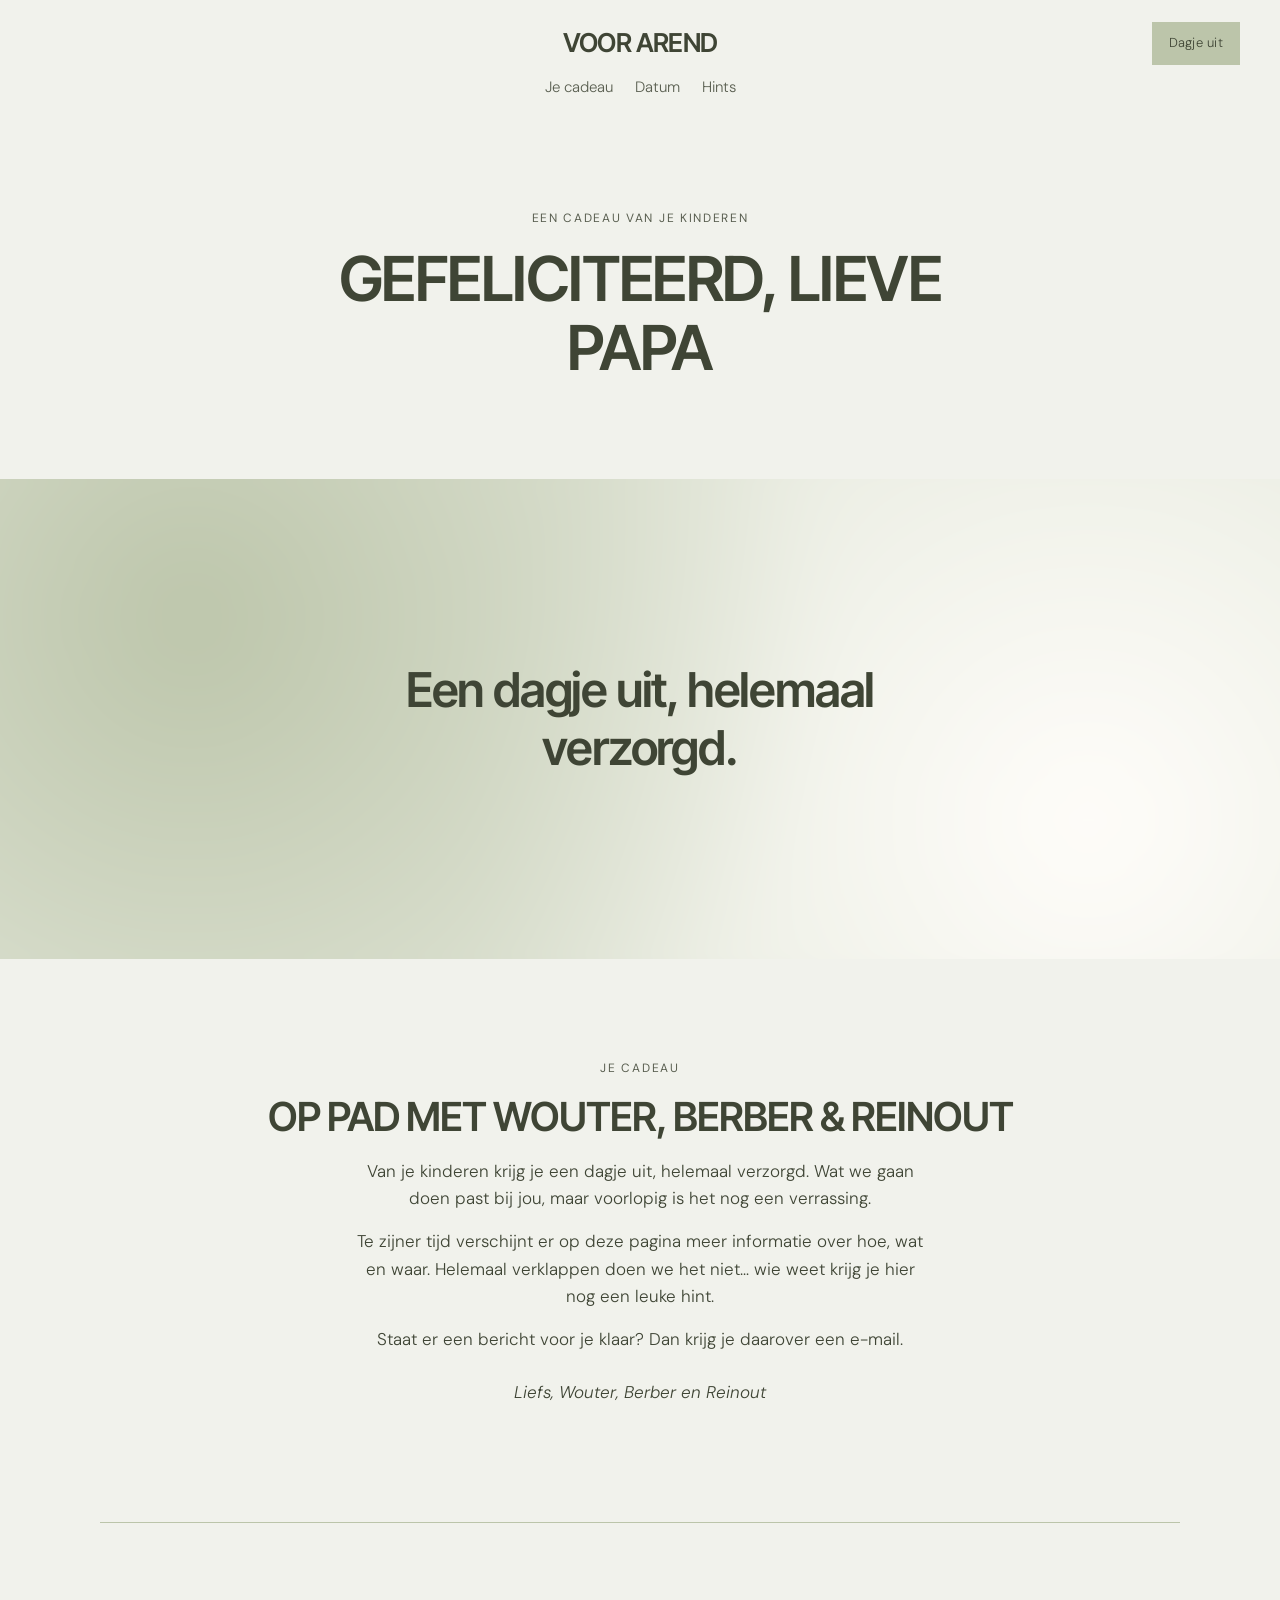
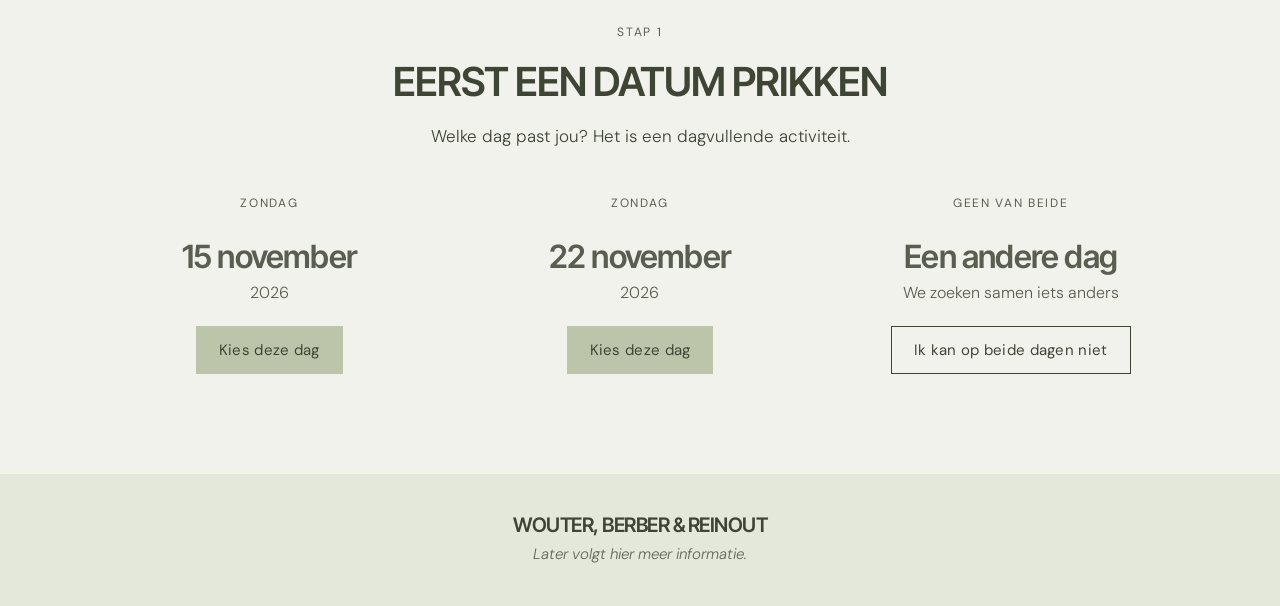
==== commit 4fc0fde5: "Lettertypes Inter Tight en DM Sans Co-Authored-By: Claude Opus 5.5 <noreply@anthropic.com>" ====
--- a/578884-arend/index.html
+++ b/578884-arend/index.html
@@ -8,8 +8,8 @@
 <title>Voor Arend</title>
 <link rel="preconnect" href="https://fonts.googleapis.com">
 <link rel="preconnect" href="https://fonts.gstatic.com" crossorigin>
-<link rel="stylesheet" href="https://fonts.googleapis.com/css2?family=Cormorant+Garamond:ital,wght@0,400;0,500;1,400&family=EB+Garamond:ital@0;1&display=swap">
-<link rel="stylesheet" href="../stijl.css?v=43bd80c6">
+<link rel="stylesheet" href="https://fonts.googleapis.com/css2?family=Inter+Tight:wght@500;600&family=DM+Sans:ital,opsz,wght@0,9..40,300;0,9..40,400;1,9..40,300&display=swap">
+<link rel="stylesheet" href="../stijl.css?v=4d819a86">
 <style>:root { --inkt:#3f4535; --achter:#f1f2ec; --zacht:#e4e8db; --accent:#bcc5aa; }</style>
 </head>
 <body>
--- a/stijl.css
+++ b/stijl.css
@@ -1,10 +1,11 @@
 * { box-sizing:border-box; }
 :root { color-scheme:light; --wit:#fffdfa;
-  --kop:"Cormorant Garamond","Cormorant",Garamond,Georgia,serif;
-  --tekst:"EB Garamond",Garamond,Georgia,serif; }
+  --kop:"Inter Tight","Helvetica Neue",Arial,sans-serif;
+  --tekst:"DM Sans","Helvetica Neue",Arial,sans-serif; }
 body { margin:0; background:var(--achter); color:var(--inkt); -webkit-font-smoothing:antialiased;
-  font-family:var(--tekst); font-size:18px; line-height:1.6; text-align:center; }
-h1, h2, h3, .merk, .datum { font-family:var(--kop); font-weight:400; text-transform:uppercase; letter-spacing:.06em; }
+  font-family:var(--tekst); font-size:17px; font-weight:300; line-height:1.6; text-align:center; }
+h1, h2, h3, .merk, .datum { font-family:var(--kop); font-weight:600; letter-spacing:-.025em; }
+h1, h2, .merk { text-transform:uppercase; }
 a { color:inherit; }
 
 .balk { display:grid; grid-template-columns:1fr auto 1fr; align-items:center; gap:12px;
@@ -26,7 +27,7 @@
 @media (max-width:560px) { .balk .blok { display:none; } }
 
 .hero { padding:clamp(56px,10vw,110px) 20px clamp(52px,9vw,96px); }
-.boven { font-family:var(--kop); text-transform:uppercase; letter-spacing:.14em; font-size:14px; margin:0 0 16px; opacity:.85; }
+.boven { font-family:var(--tekst); font-weight:400; text-transform:uppercase; letter-spacing:.14em; font-size:12px; margin:0 0 16px; opacity:.85; }
 h1 { font-size:clamp(34px,6.4vw,62px); line-height:1.12; margin:0 auto; max-width:16ch; }
 
 .band { position:relative; height:clamp(240px,46vw,480px); overflow:hidden; background:var(--zacht);
@@ -35,7 +36,7 @@
   background:radial-gradient(circle at 25% 35%, var(--accent), transparent 45%),
     radial-gradient(circle at 75% 65%, var(--wit), transparent 45%),
     radial-gradient(circle at 60% 20%, var(--zacht), transparent 50%), var(--zacht); }
-.band p { position:relative; margin:0; font-family:var(--kop); font-style:italic; font-size:clamp(26px,4.6vw,44px);
+.band p { position:relative; margin:0; font-family:var(--kop); font-weight:600; letter-spacing:-.025em; font-size:clamp(28px,4.8vw,48px);
   line-height:1.2; max-width:20ch; }
 
 .sectie { padding:clamp(56px,9vw,100px) 20px; }
@@ -67,12 +68,12 @@
 .vak:nth-child(2) .waas { transform:rotate(120deg); }
 .vak:nth-child(3) .waas { transform:rotate(240deg); }
 .vak.open .waas { filter:none; }
-.vak h3 { font-size:clamp(15px,2.4vw,20px); margin:12px 0 0; line-height:1.2; }
+.vak h3 { font-size:clamp(16px,2.6vw,22px); margin:12px 0 0; line-height:1.2; }
 .vak .status { display:block; font-size:14px; font-style:italic; opacity:.75; }
 .vak.nieuw .beeld { outline:1px solid var(--inkt); outline-offset:4px; }
 
 .voet { background:var(--zacht); padding:40px 20px; }
-.voet .merk { font-size:20px; margin-bottom:6px; }
+.voet .merk { font-size:20px; margin-bottom:6px; font-style:normal; opacity:1; }
 .voet p { margin:0; font-size:15px; font-style:italic; opacity:.8; }
 
 dialog { border:0; padding:40px 28px 30px; max-width:460px; width:calc(100% - 32px); background:var(--achter);
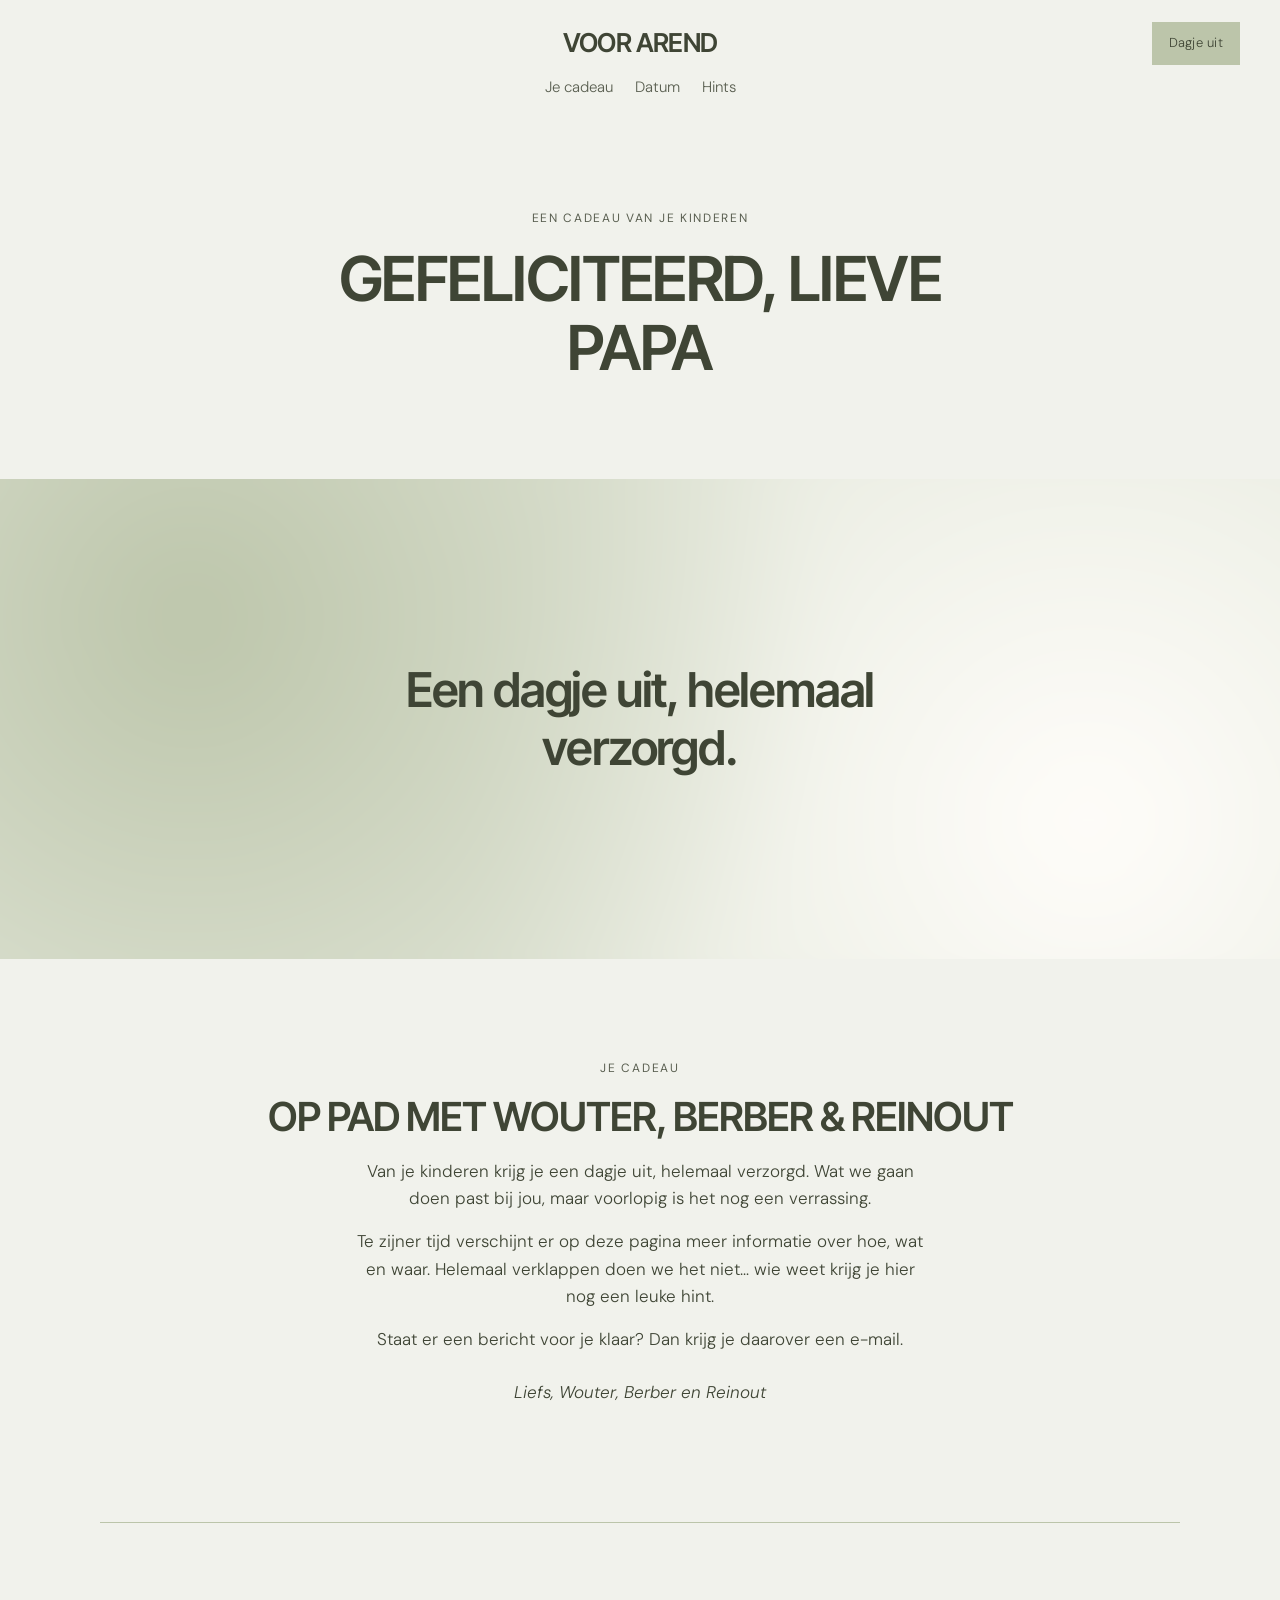
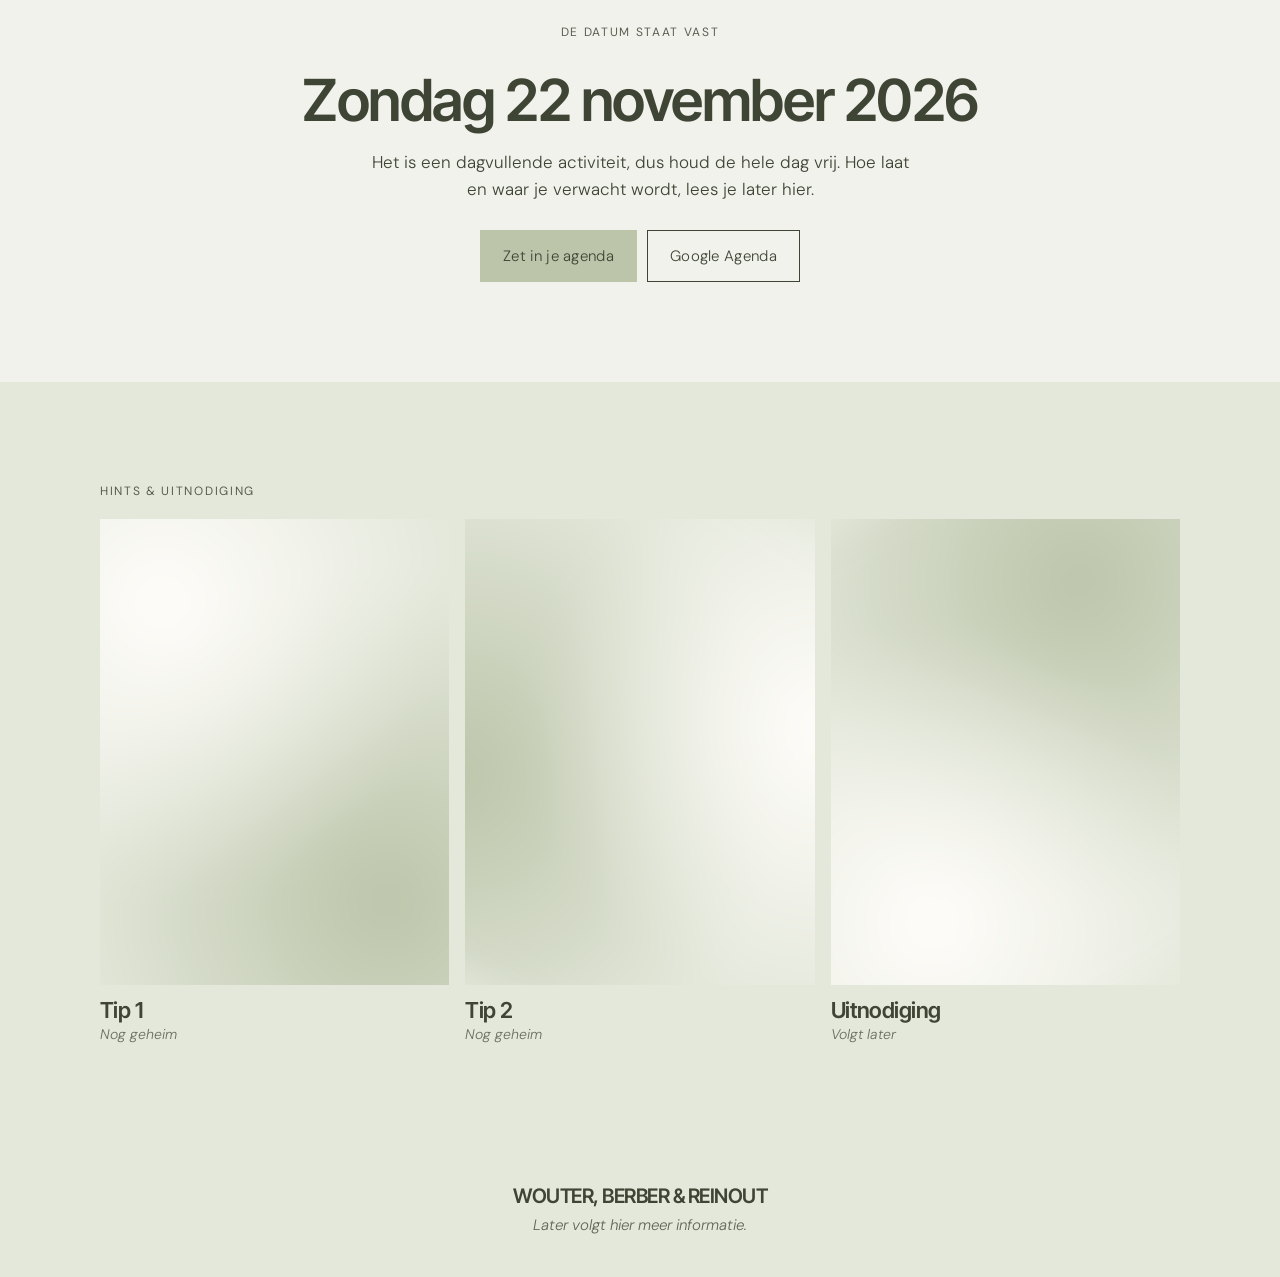
==== commit 2f44c393: "Datum vast voor Arend: 22 november" ====
--- a/578884-arend/index.html
+++ b/578884-arend/index.html
@@ -99,7 +99,7 @@
 </dialog>
 
 <script>
-const CFG = {"slug": "578884-arend", "naam": "Arend", "datum_vast": null, "datums": [{"id": "2026-11-15", "label": "Zondag 15 november 2026", "ics": "2026-11-15.ics", "google": "https://calendar.google.com/calendar/render?action=TEMPLATE&text=Dagje+uit+met+Wouter%2C+Berber+en+Reinout&dates=20261115%2F20261116&details=Dagvullende+verrassing.+Meer+informatie+volgt+op+https%3A%2F%2Freinoutgorter-max.github.io%2Fdagje-uit%2F578884-arend%2F"}, {"id": "2026-11-22", "label": "Zondag 22 november 2026", "ics": "2026-11-22.ics", "google": "https://calendar.google.com/calendar/render?action=TEMPLATE&text=Dagje+uit+met+Wouter%2C+Berber+en+Reinout&dates=20261122%2F20261123&details=Dagvullende+verrassing.+Meer+informatie+volgt+op+https%3A%2F%2Freinoutgorter-max.github.io%2Fdagje-uit%2F578884-arend%2F"}], "vakken": [{"titel": "Tip 1", "beschikbaar": false, "tekst": []}, {"titel": "Tip 2", "beschikbaar": false, "tekst": []}, {"titel": "Uitnodiging", "beschikbaar": false, "tekst": []}], "mail": {"aan": "r.gorter@me.com", "cc": [], "test": true}};
+const CFG = {"slug": "578884-arend", "naam": "Arend", "datum_vast": "2026-11-22", "datums": [{"id": "2026-11-15", "label": "Zondag 15 november 2026", "ics": "2026-11-15.ics", "google": "https://calendar.google.com/calendar/render?action=TEMPLATE&text=Dagje+uit+met+Wouter%2C+Berber+en+Reinout&dates=20261115%2F20261116&details=Dagvullende+verrassing.+Meer+informatie+volgt+op+https%3A%2F%2Freinoutgorter-max.github.io%2Fdagje-uit%2F578884-arend%2F"}, {"id": "2026-11-22", "label": "Zondag 22 november 2026", "ics": "2026-11-22.ics", "google": "https://calendar.google.com/calendar/render?action=TEMPLATE&text=Dagje+uit+met+Wouter%2C+Berber+en+Reinout&dates=20261122%2F20261123&details=Dagvullende+verrassing.+Meer+informatie+volgt+op+https%3A%2F%2Freinoutgorter-max.github.io%2Fdagje-uit%2F578884-arend%2F"}], "vakken": [{"titel": "Tip 1", "beschikbaar": false, "tekst": []}, {"titel": "Tip 2", "beschikbaar": false, "tekst": []}, {"titel": "Uitnodiging", "beschikbaar": false, "tekst": []}], "mail": {"aan": "r.gorter@me.com", "cc": [], "test": true}};
 const sleutel = "dagje-uit-" + CFG.slug;
 const $ = id => document.getElementById(id);
 const params = new URLSearchParams(location.search);
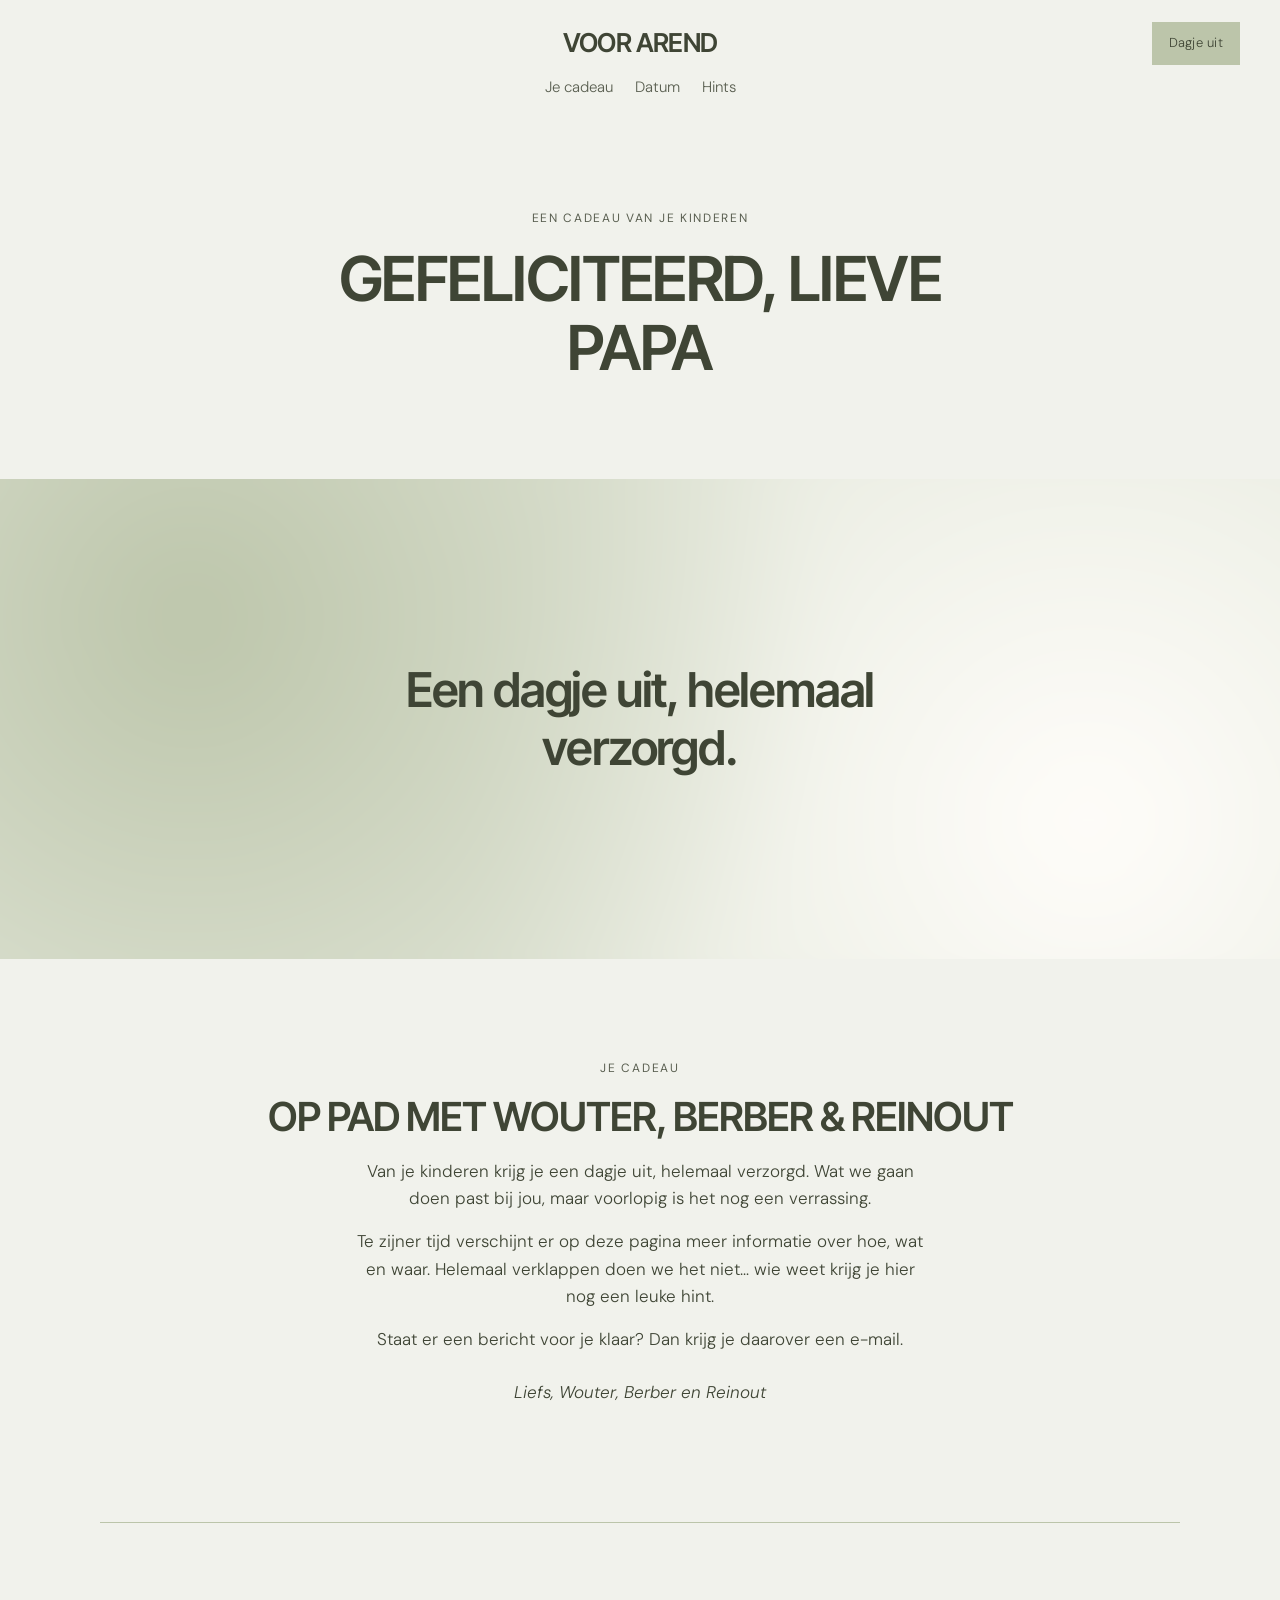
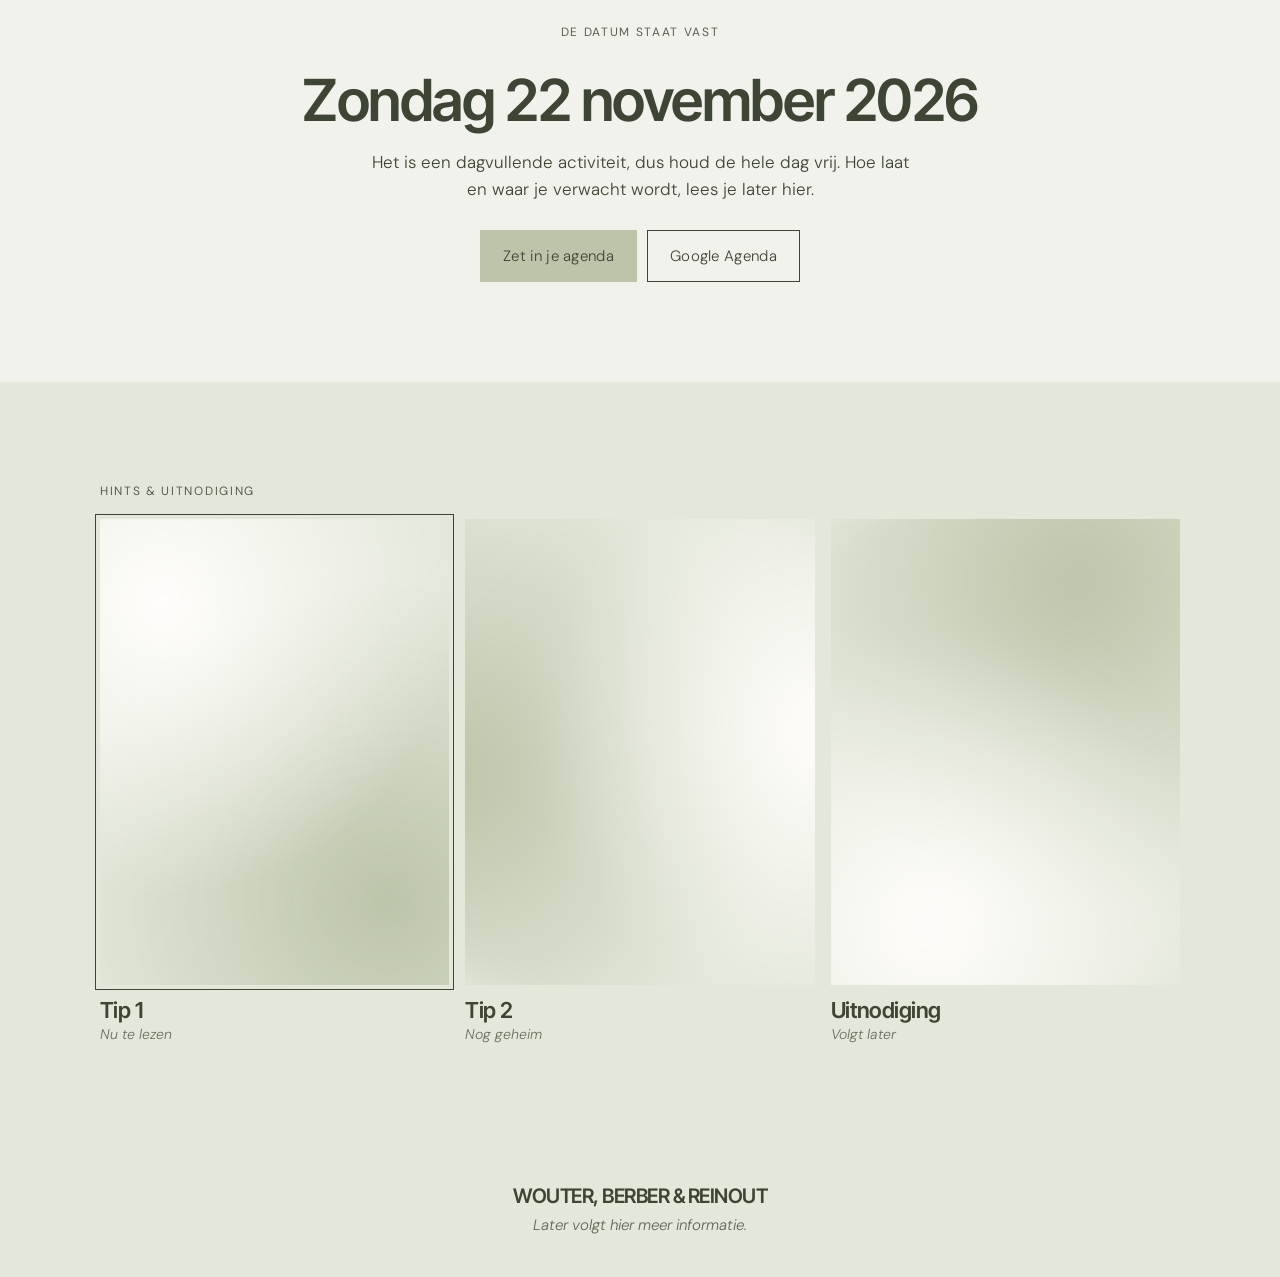
==== commit 8f485a94: "Tip 1 voor Arend zichtbaar als open" ====
--- a/578884-arend/index.html
+++ b/578884-arend/index.html
@@ -72,7 +72,7 @@
 <div class="hints">
 <p class="boven">Hints &amp; uitnodiging</p>
 <div class="rij">
-<button class="vak"><div class="beeld"><div class="waas"></div></div><h3>Tip 1</h3><span class="status">Nog geheim</span></button>
+<button class="vak open nieuw"><div class="beeld"><div class="waas"></div></div><h3>Tip 1</h3><span class="status">Nu te lezen</span></button>
 <button class="vak"><div class="beeld"><div class="waas"></div></div><h3>Tip 2</h3><span class="status">Nog geheim</span></button>
 <button class="vak"><div class="beeld"><div class="waas"></div></div><h3>Uitnodiging</h3><span class="status">Volgt later</span></button>
 </div>
@@ -99,7 +99,7 @@
 </dialog>
 
 <script>
-const CFG = {"slug": "578884-arend", "naam": "Arend", "datum_vast": "2026-11-22", "datums": [{"id": "2026-11-15", "label": "Zondag 15 november 2026", "ics": "2026-11-15.ics", "google": "https://calendar.google.com/calendar/render?action=TEMPLATE&text=Dagje+uit+met+Wouter%2C+Berber+en+Reinout&dates=20261115%2F20261116&details=Dagvullende+verrassing.+Meer+informatie+volgt+op+https%3A%2F%2Freinoutgorter-max.github.io%2Fdagje-uit%2F578884-arend%2F"}, {"id": "2026-11-22", "label": "Zondag 22 november 2026", "ics": "2026-11-22.ics", "google": "https://calendar.google.com/calendar/render?action=TEMPLATE&text=Dagje+uit+met+Wouter%2C+Berber+en+Reinout&dates=20261122%2F20261123&details=Dagvullende+verrassing.+Meer+informatie+volgt+op+https%3A%2F%2Freinoutgorter-max.github.io%2Fdagje-uit%2F578884-arend%2F"}], "vakken": [{"titel": "Tip 1", "beschikbaar": false, "tekst": []}, {"titel": "Tip 2", "beschikbaar": false, "tekst": []}, {"titel": "Uitnodiging", "beschikbaar": false, "tekst": []}], "mail": {"aan": "r.gorter@me.com", "cc": [], "test": true}};
+const CFG = {"slug": "578884-arend", "naam": "Arend", "datum_vast": "2026-11-22", "datums": [{"id": "2026-11-15", "label": "Zondag 15 november 2026", "ics": "2026-11-15.ics", "google": "https://calendar.google.com/calendar/render?action=TEMPLATE&text=Dagje+uit+met+Wouter%2C+Berber+en+Reinout&dates=20261115%2F20261116&details=Dagvullende+verrassing.+Meer+informatie+volgt+op+https%3A%2F%2Freinoutgorter-max.github.io%2Fdagje-uit%2F578884-arend%2F"}, {"id": "2026-11-22", "label": "Zondag 22 november 2026", "ics": "2026-11-22.ics", "google": "https://calendar.google.com/calendar/render?action=TEMPLATE&text=Dagje+uit+met+Wouter%2C+Berber+en+Reinout&dates=20261122%2F20261123&details=Dagvullende+verrassing.+Meer+informatie+volgt+op+https%3A%2F%2Freinoutgorter-max.github.io%2Fdagje-uit%2F578884-arend%2F"}], "vakken": [{"titel": "Tip 1", "beschikbaar": true, "tekst": ["Drie getallen, één bestemming.", "465 – Tel je met je benen.", "1674 – Een gat werd geslagen dat nooit meer is gedicht.", "1821 – Anders had je levensloop er heel anders uit gezien."]}, {"titel": "Tip 2", "beschikbaar": false, "tekst": []}, {"titel": "Uitnodiging", "beschikbaar": false, "tekst": []}], "mail": {"aan": "r.gorter@me.com", "cc": [], "test": true}};
 const sleutel = "dagje-uit-" + CFG.slug;
 const $ = id => document.getElementById(id);
 const params = new URLSearchParams(location.search);
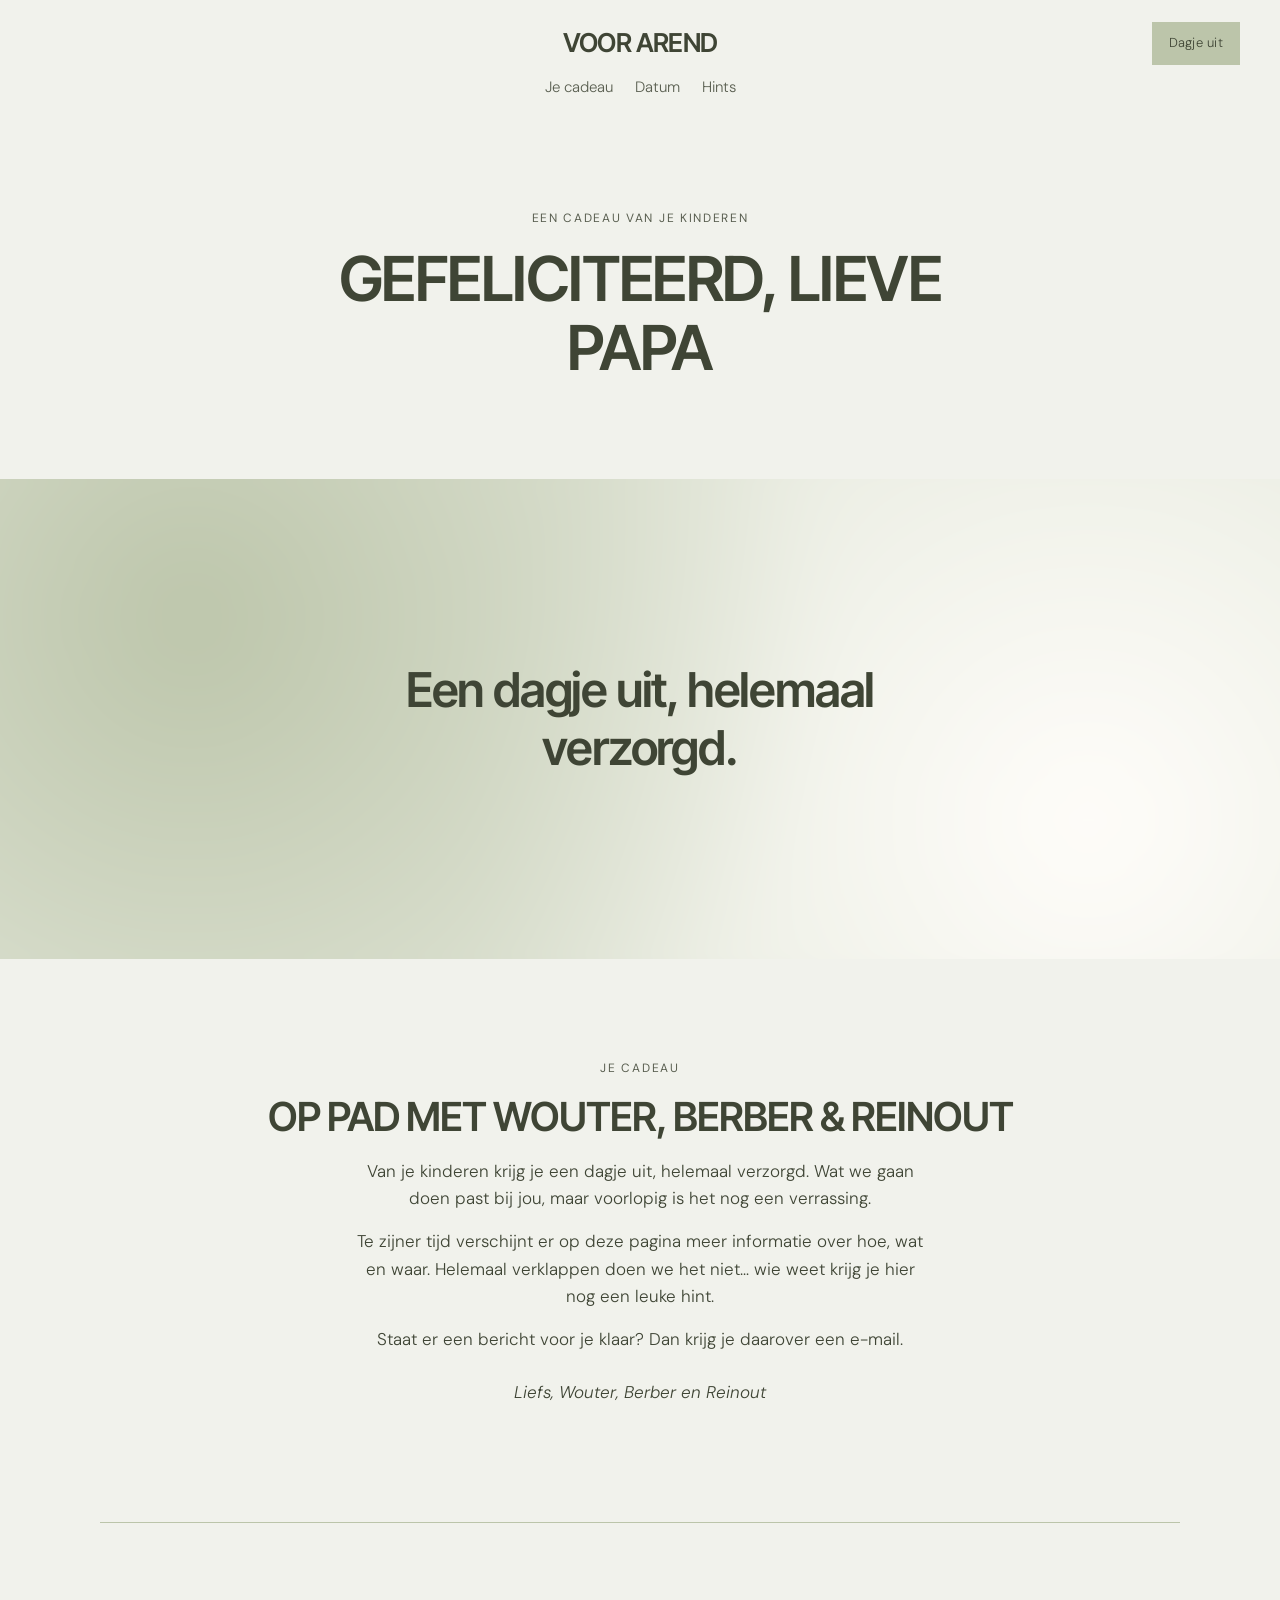
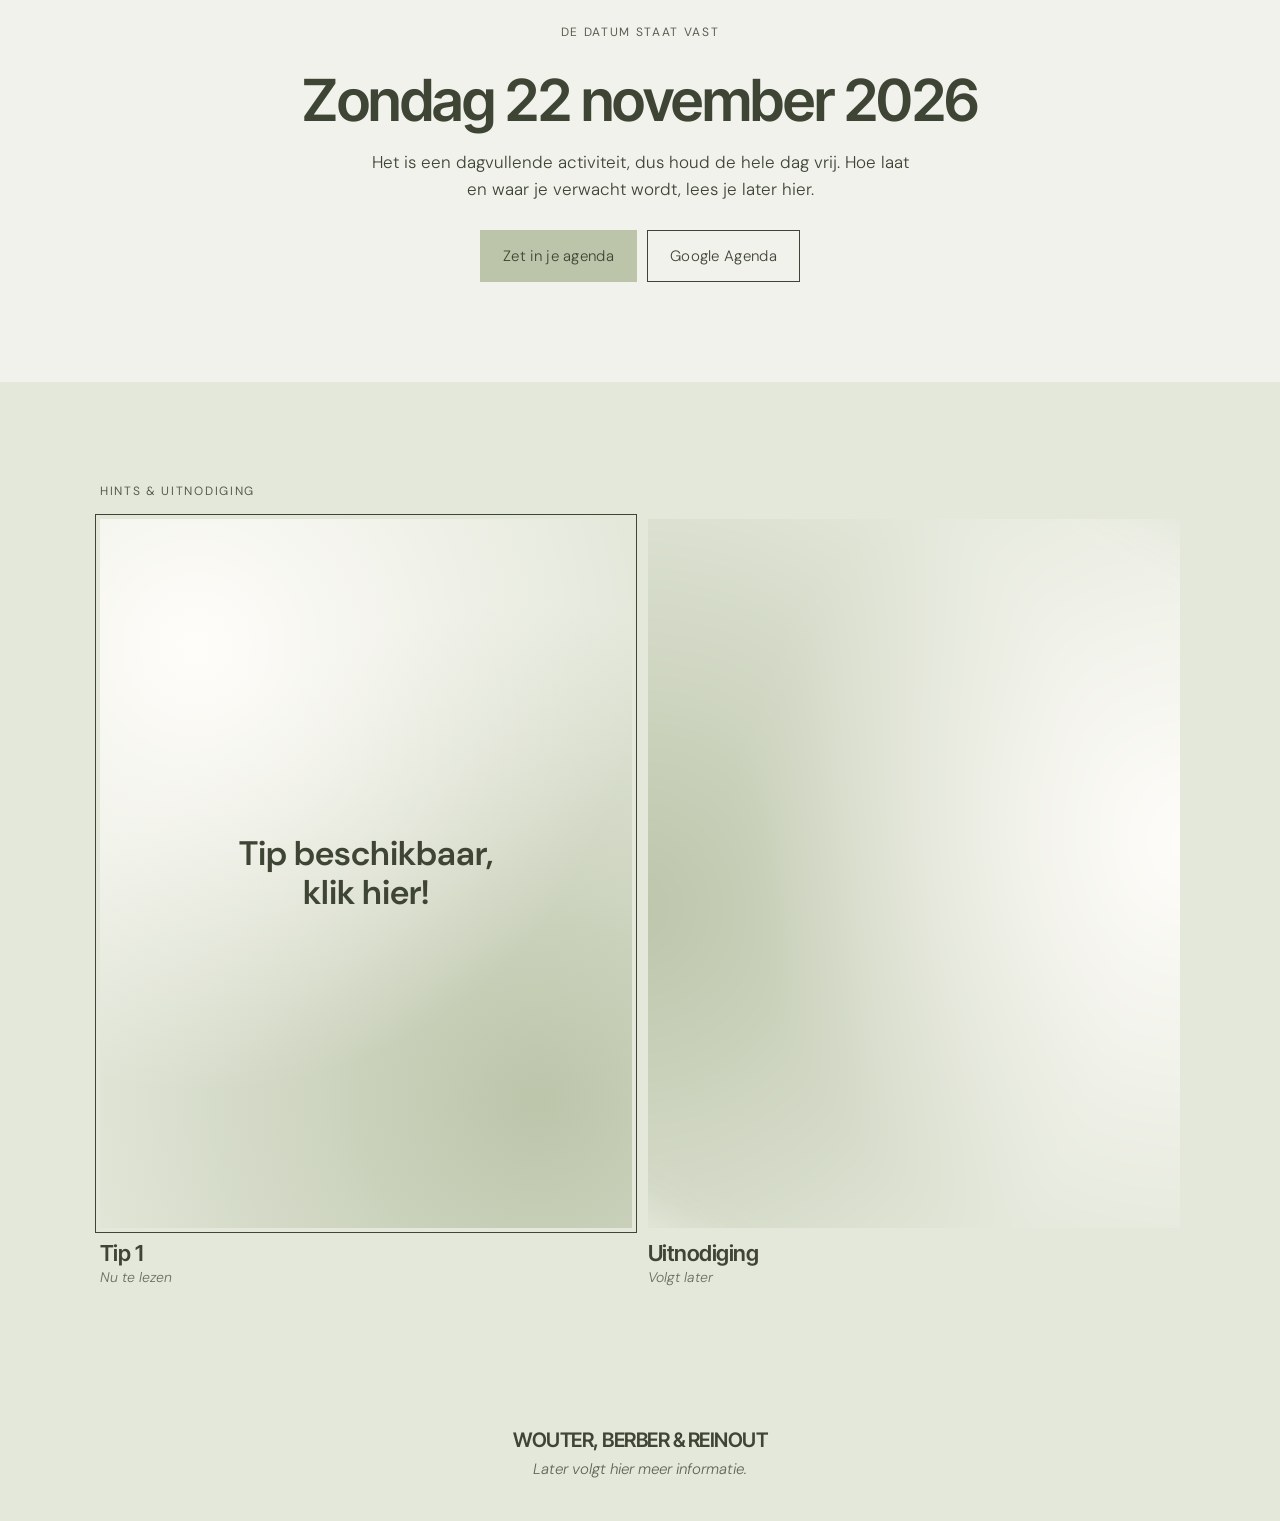
==== commit 1b4aaaf8: "Arend: grote oproep in Tip 1, Tip 2 weg" ====
--- a/578884-arend/index.html
+++ b/578884-arend/index.html
@@ -71,9 +71,9 @@
 <section class="sectie zacht" id="vakken" hidden>
 <div class="hints">
 <p class="boven">Hints &amp; uitnodiging</p>
-<div class="rij">
-<button class="vak open nieuw"><div class="beeld"><div class="waas"></div></div><h3>Tip 1</h3><span class="status">Nu te lezen</span></button>
-<button class="vak"><div class="beeld"><div class="waas"></div></div><h3>Tip 2</h3><span class="status">Nog geheim</span></button>
+<div class="rij" style="grid-template-columns:repeat(2,1fr)">
+<button class="vak open nieuw"><div class="beeld"><div class="waas"></div><span style="position:absolute;inset:0;display:flex;align-items:center;justify-content:center;text-align:center;padding:12px;font-size:clamp(20px,3.6vw,34px);font-weight:600;line-height:1.15;color:var(--inkt)">Tip beschikbaar,<br>klik hier!</span></div><h3>Tip 1</h3><span class="status">Nu te lezen</span></button>
+<!-- Tip 2 vervalt -->
 <button class="vak"><div class="beeld"><div class="waas"></div></div><h3>Uitnodiging</h3><span class="status">Volgt later</span></button>
 </div>
 </div>
@@ -99,7 +99,7 @@
 </dialog>
 
 <script>
-const CFG = {"slug": "578884-arend", "naam": "Arend", "datum_vast": "2026-11-22", "datums": [{"id": "2026-11-15", "label": "Zondag 15 november 2026", "ics": "2026-11-15.ics", "google": "https://calendar.google.com/calendar/render?action=TEMPLATE&text=Dagje+uit+met+Wouter%2C+Berber+en+Reinout&dates=20261115%2F20261116&details=Dagvullende+verrassing.+Meer+informatie+volgt+op+https%3A%2F%2Freinoutgorter-max.github.io%2Fdagje-uit%2F578884-arend%2F"}, {"id": "2026-11-22", "label": "Zondag 22 november 2026", "ics": "2026-11-22.ics", "google": "https://calendar.google.com/calendar/render?action=TEMPLATE&text=Dagje+uit+met+Wouter%2C+Berber+en+Reinout&dates=20261122%2F20261123&details=Dagvullende+verrassing.+Meer+informatie+volgt+op+https%3A%2F%2Freinoutgorter-max.github.io%2Fdagje-uit%2F578884-arend%2F"}], "vakken": [{"titel": "Tip 1", "beschikbaar": true, "tekst": ["Drie getallen, één bestemming.", "465 – Tel je met je benen.", "1674 – Een gat werd geslagen dat nooit meer is gedicht.", "1821 – Anders had je levensloop er heel anders uit gezien."]}, {"titel": "Tip 2", "beschikbaar": false, "tekst": []}, {"titel": "Uitnodiging", "beschikbaar": false, "tekst": []}], "mail": {"aan": "r.gorter@me.com", "cc": [], "test": true}};
+const CFG = {"slug": "578884-arend", "naam": "Arend", "datum_vast": "2026-11-22", "datums": [{"id": "2026-11-15", "label": "Zondag 15 november 2026", "ics": "2026-11-15.ics", "google": "https://calendar.google.com/calendar/render?action=TEMPLATE&text=Dagje+uit+met+Wouter%2C+Berber+en+Reinout&dates=20261115%2F20261116&details=Dagvullende+verrassing.+Meer+informatie+volgt+op+https%3A%2F%2Freinoutgorter-max.github.io%2Fdagje-uit%2F578884-arend%2F"}, {"id": "2026-11-22", "label": "Zondag 22 november 2026", "ics": "2026-11-22.ics", "google": "https://calendar.google.com/calendar/render?action=TEMPLATE&text=Dagje+uit+met+Wouter%2C+Berber+en+Reinout&dates=20261122%2F20261123&details=Dagvullende+verrassing.+Meer+informatie+volgt+op+https%3A%2F%2Freinoutgorter-max.github.io%2Fdagje-uit%2F578884-arend%2F"}], "vakken": [{"titel": "Tip 1", "beschikbaar": true, "tekst": ["Drie getallen, één bestemming.", "465 – Tel je met je benen.", "1674 – Een gat werd geslagen dat nooit meer is gedicht.", "1821 – Anders had je levensloop er heel anders uit gezien."]}, {"titel": "Uitnodiging", "beschikbaar": false, "tekst": []}], "mail": {"aan": "r.gorter@me.com", "cc": [], "test": true}};
 const sleutel = "dagje-uit-" + CFG.slug;
 const $ = id => document.getElementById(id);
 const params = new URLSearchParams(location.search);
@@ -189,7 +189,7 @@
   $("vaktitel").textContent = v.titel;
   const doos = $("vaktekst");
   doos.innerHTML = "";
-  const regels = v.beschikbaar ? v.tekst : [i === 2
+  const regels = v.beschikbaar ? v.tekst : [v.titel === "Uitnodiging"
     ? "De uitnodiging volgt later. Daarin lees je wanneer, waar en hoe je verwacht wordt. Je krijgt een mail zodra hij klaarstaat."
     : "Deze hint is nog niet beschikbaar. Je krijgt vanzelf een mail zodra hij klaarstaat."];
   regels.forEach(t => { const p = document.createElement("p"); p.textContent = t; doos.appendChild(p); });
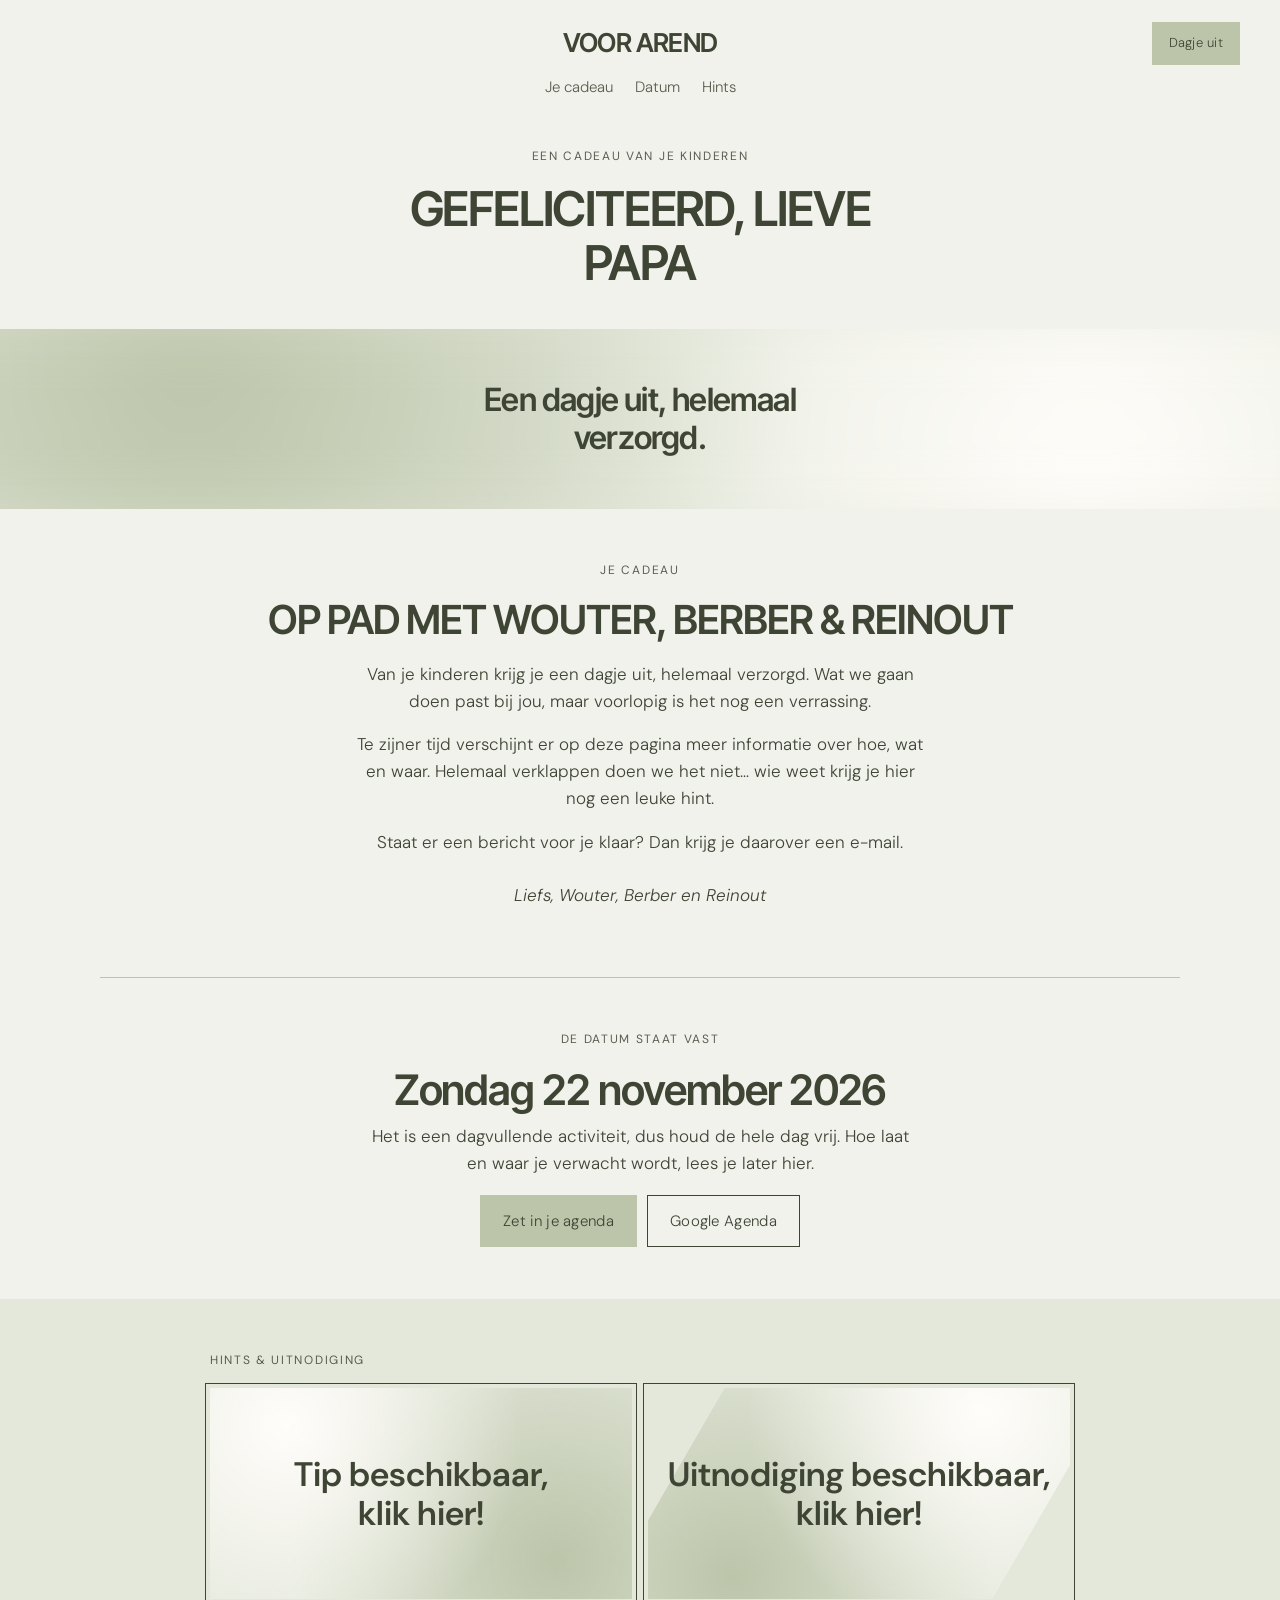
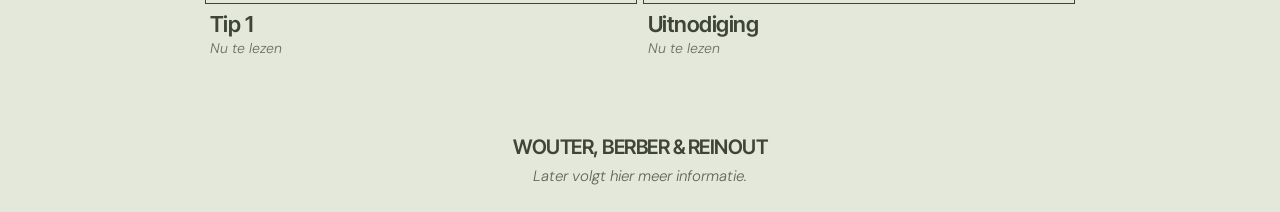
==== commit 6198be51: "Uitnodiging voor Arend" ====
--- a/578884-arend/index.html
+++ b/578884-arend/index.html
@@ -74,7 +74,7 @@
 <div class="rij" style="grid-template-columns:repeat(2,1fr)">
 <button class="vak open nieuw"><div class="beeld"><div class="waas"></div><span style="position:absolute;inset:0;display:flex;align-items:center;justify-content:center;text-align:center;padding:12px;font-size:clamp(20px,3.6vw,34px);font-weight:600;line-height:1.15;color:var(--inkt)">Tip beschikbaar,<br>klik hier!</span></div><h3>Tip 1</h3><span class="status">Nu te lezen</span></button>
 <!-- Tip 2 vervalt -->
-<button class="vak"><div class="beeld"><div class="waas"></div></div><h3>Uitnodiging</h3><span class="status">Volgt later</span></button>
+<button class="vak open nieuw"><div class="beeld"><div class="waas"></div><span style="position:absolute;inset:0;display:flex;align-items:center;justify-content:center;text-align:center;padding:12px;font-size:clamp(20px,3.6vw,34px);font-weight:600;line-height:1.15;color:var(--inkt)">Uitnodiging beschikbaar,<br>klik hier!</span></div><h3>Uitnodiging</h3><span class="status">Nu te lezen</span></button>
 </div>
 </div>
 </section>
@@ -99,7 +99,7 @@
 </dialog>
 
 <script>
-const CFG = {"slug": "578884-arend", "naam": "Arend", "datum_vast": "2026-11-22", "datums": [{"id": "2026-11-15", "label": "Zondag 15 november 2026", "ics": "2026-11-15.ics", "google": "https://calendar.google.com/calendar/render?action=TEMPLATE&text=Dagje+uit+met+Wouter%2C+Berber+en+Reinout&dates=20261115%2F20261116&details=Dagvullende+verrassing.+Meer+informatie+volgt+op+https%3A%2F%2Freinoutgorter-max.github.io%2Fdagje-uit%2F578884-arend%2F"}, {"id": "2026-11-22", "label": "Zondag 22 november 2026", "ics": "2026-11-22.ics", "google": "https://calendar.google.com/calendar/render?action=TEMPLATE&text=Dagje+uit+met+Wouter%2C+Berber+en+Reinout&dates=20261122%2F20261123&details=Dagvullende+verrassing.+Meer+informatie+volgt+op+https%3A%2F%2Freinoutgorter-max.github.io%2Fdagje-uit%2F578884-arend%2F"}], "vakken": [{"titel": "Tip 1", "beschikbaar": true, "tekst": ["Drie getallen, één bestemming.", "465 – Tel je met je benen.", "1674 – Een gat werd geslagen dat nooit meer is gedicht.", "1821 – Anders had je levensloop er heel anders uit gezien."]}, {"titel": "Uitnodiging", "beschikbaar": false, "tekst": []}], "mail": {"aan": "r.gorter@me.com", "cc": [], "test": true}};
+const CFG = {"slug": "578884-arend", "naam": "Arend", "datum_vast": "2026-11-22", "datums": [{"id": "2026-11-15", "label": "Zondag 15 november 2026", "ics": "2026-11-15.ics", "google": "https://calendar.google.com/calendar/render?action=TEMPLATE&text=Dagje+uit+met+Wouter%2C+Berber+en+Reinout&dates=20261115%2F20261116&details=Dagvullende+verrassing.+Meer+informatie+volgt+op+https%3A%2F%2Freinoutgorter-max.github.io%2Fdagje-uit%2F578884-arend%2F"}, {"id": "2026-11-22", "label": "Zondag 22 november 2026", "ics": "2026-11-22.ics", "google": "https://calendar.google.com/calendar/render?action=TEMPLATE&text=Dagje+uit+met+Wouter%2C+Berber+en+Reinout&dates=20261122%2F20261123&details=Dagvullende+verrassing.+Meer+informatie+volgt+op+https%3A%2F%2Freinoutgorter-max.github.io%2Fdagje-uit%2F578884-arend%2F"}], "vakken": [{"titel": "Tip 1", "beschikbaar": true, "tekst": ["Drie getallen, één bestemming.", "465 – Tel je met je benen.", "1674 – Een gat werd geslagen dat nooit meer is gedicht.", "1821 – Anders had je levensloop er heel anders uit gezien."]}, {"titel": "Uitnodiging", "beschikbaar": true, "tekst": ["Lieve papa,", "Op zondag 22 november word je om 9.00 uur thuis opgehaald. Zorg dat je klaarstaat, dan kunnen we meteen op pad.", "Daarna volgt een dag die helemaal verzorgd is: koffie onderweg, lunch en een diner. Je hoeft nergens aan te denken en niets mee te nemen, alleen jezelf.", "Waar we naartoe gaan? Dat ontdek je onderweg. Of misschien heb je de tip al gekraakt…", "Rond 22.00 uur ben je weer thuis.", "Liefs, Wouter, Berber en Reinout"]}], "mail": {"aan": "r.gorter@me.com", "cc": [], "test": true}};
 const sleutel = "dagje-uit-" + CFG.slug;
 const $ = id => document.getElementById(id);
 const params = new URLSearchParams(location.search);
--- a/stijl.css
+++ b/stijl.css
@@ -26,20 +26,20 @@
 .blok:disabled { opacity:.5; cursor:default; }
 @media (max-width:560px) { .balk .blok { display:none; } }
 
-.hero { padding:clamp(56px,10vw,110px) 20px clamp(52px,9vw,96px); }
+.hero { padding:clamp(28px,5vw,48px) 20px clamp(24px,4vw,40px); }
 .boven { font-family:var(--tekst); font-weight:400; text-transform:uppercase; letter-spacing:.14em; font-size:12px; margin:0 0 16px; opacity:.85; }
-h1 { font-size:clamp(34px,6.4vw,62px); line-height:1.12; margin:0 auto; max-width:16ch; }
+h1 { font-size:clamp(30px,5vw,48px); line-height:1.12; margin:0 auto; max-width:16ch; }
 
-.band { position:relative; height:clamp(240px,46vw,480px); overflow:hidden; background:var(--zacht);
+.band { position:relative; height:clamp(110px,18vw,180px); overflow:hidden; background:var(--zacht);
   display:flex; align-items:center; justify-content:center; padding:20px; }
 .band::before { content:""; position:absolute; inset:-20%; filter:blur(40px);
   background:radial-gradient(circle at 25% 35%, var(--accent), transparent 45%),
     radial-gradient(circle at 75% 65%, var(--wit), transparent 45%),
     radial-gradient(circle at 60% 20%, var(--zacht), transparent 50%), var(--zacht); }
-.band p { position:relative; margin:0; font-family:var(--kop); font-weight:600; letter-spacing:-.025em; font-size:clamp(28px,4.8vw,48px);
+.band p { position:relative; margin:0; font-family:var(--kop); font-weight:600; letter-spacing:-.025em; font-size:clamp(22px,3.4vw,32px);
   line-height:1.2; max-width:20ch; }
 
-.sectie { padding:clamp(56px,9vw,100px) 20px; }
+.sectie { padding:clamp(30px,5vw,52px) 20px; }
 .sectie.zacht { background:var(--zacht); }
 h2 { font-size:clamp(28px,4.6vw,40px); line-height:1.15; margin:0 0 18px; }
 .smal { max-width:34em; margin:0 auto; }
@@ -53,15 +53,15 @@
 .optie .datum { font-size:clamp(26px,3.4vw,32px); line-height:1.1; margin:4px 0 0; }
 .optie p { margin:0 0 14px; font-size:16px; opacity:.85; }
 
-.vast .datum { font-size:clamp(34px,6vw,58px); line-height:1.08; margin:0 0 18px; }
-.vast p { max-width:32em; margin:0 auto 26px; }
+.vast .datum { font-size:clamp(28px,4.6vw,42px); line-height:1.08; margin:0 0 10px; }
+.vast p { max-width:32em; margin:0 auto 18px; }
 .agenda { display:flex; flex-wrap:wrap; justify-content:center; gap:10px; }
 
-.hints { max-width:1080px; margin:0 auto; text-align:left; }
+.hints { max-width:860px; margin:0 auto; text-align:left; }
 .hints .boven { margin-bottom:18px; }
 .rij { display:grid; grid-template-columns:repeat(3,1fr); gap:clamp(8px,1.6vw,16px); }
 .vak { display:block; padding:0; border:0; background:none; cursor:pointer; text-align:left; font:inherit; color:inherit; }
-.vak .beeld { position:relative; overflow:hidden; aspect-ratio:3/4; background:var(--zacht); }
+.vak .beeld { position:relative; overflow:hidden; aspect-ratio:2/1; background:var(--zacht); }
 .vak .waas { position:absolute; inset:-30%; filter:blur(20px);
   background:radial-gradient(circle at 30% 30%, var(--wit), transparent 45%),
     radial-gradient(circle at 70% 70%, var(--accent), transparent 50%), var(--zacht); }
@@ -72,7 +72,7 @@
 .vak .status { display:block; font-size:14px; font-style:italic; opacity:.75; }
 .vak.nieuw .beeld { outline:1px solid var(--inkt); outline-offset:4px; }
 
-.voet { background:var(--zacht); padding:40px 20px; }
+.voet { background:var(--zacht); padding:24px 20px; }
 .voet .merk { font-size:20px; margin-bottom:6px; font-style:normal; opacity:1; }
 .voet p { margin:0; font-size:15px; font-style:italic; opacity:.8; }
 
